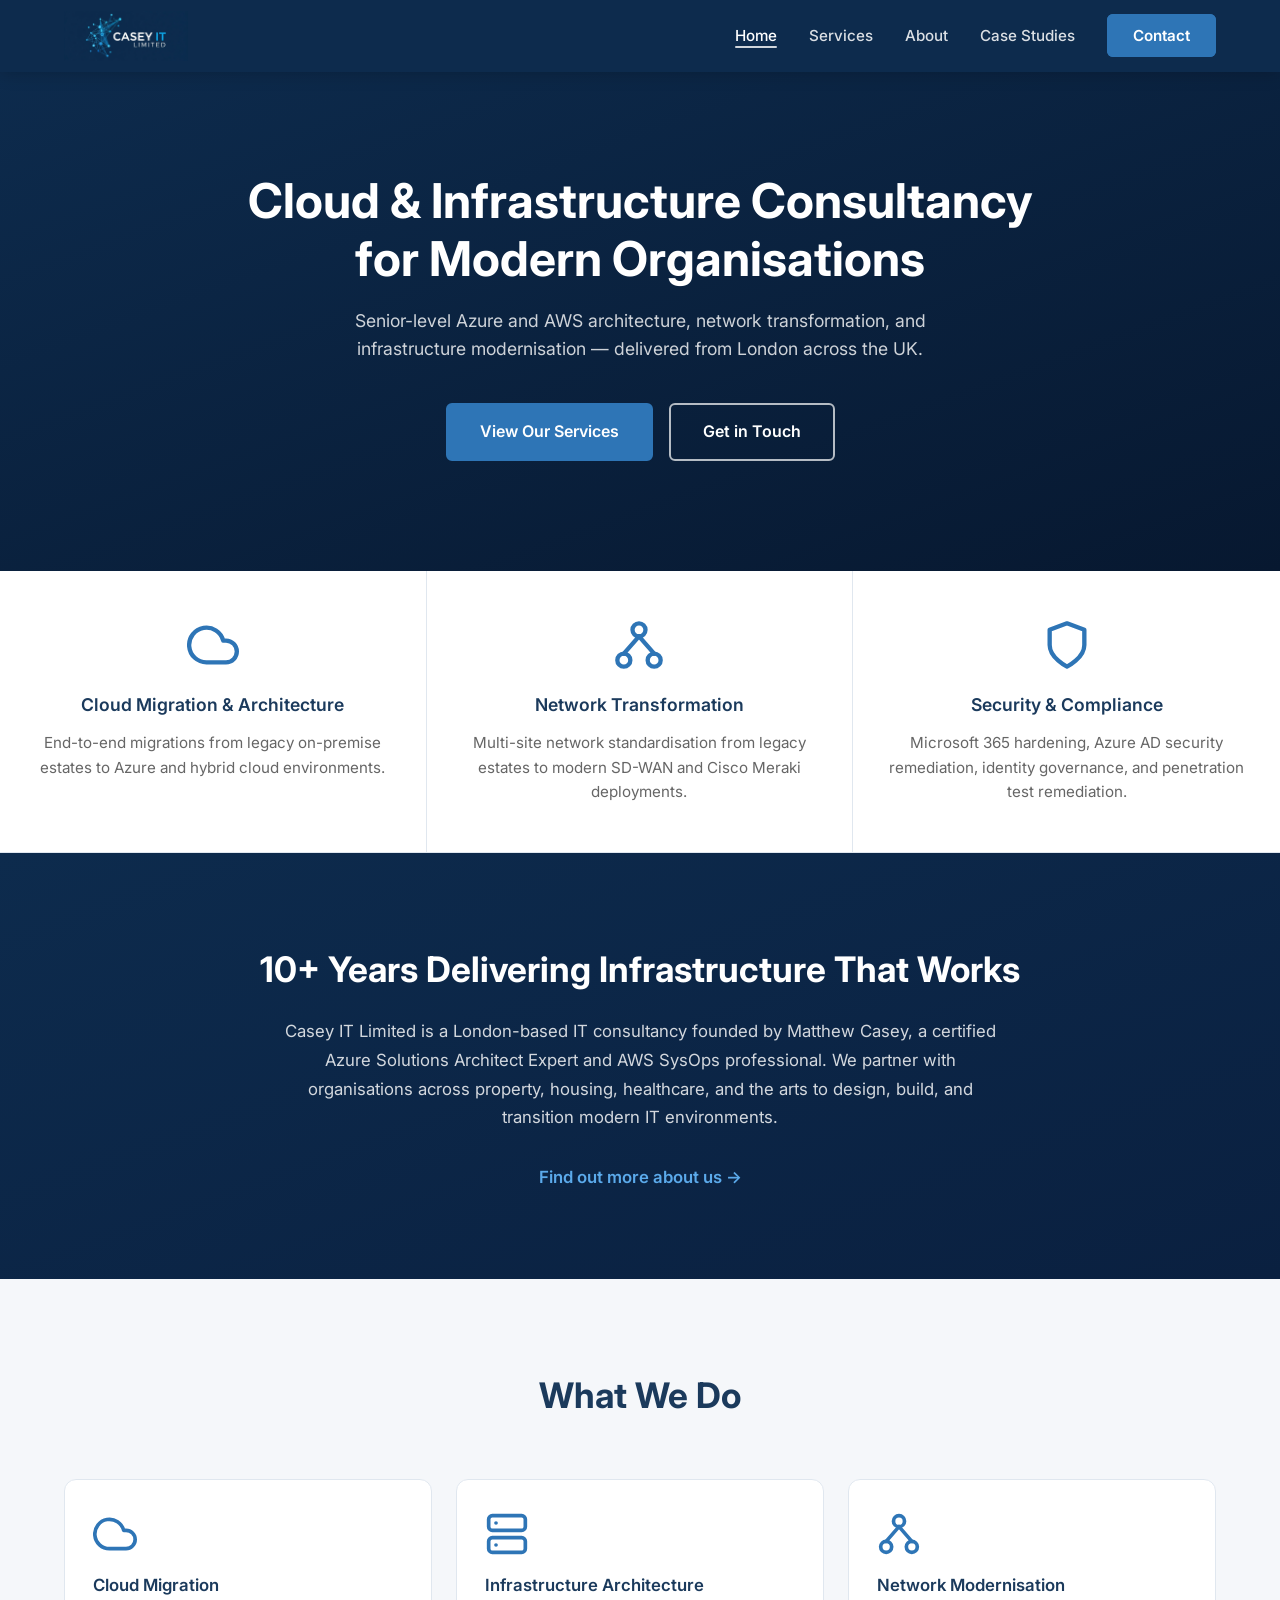
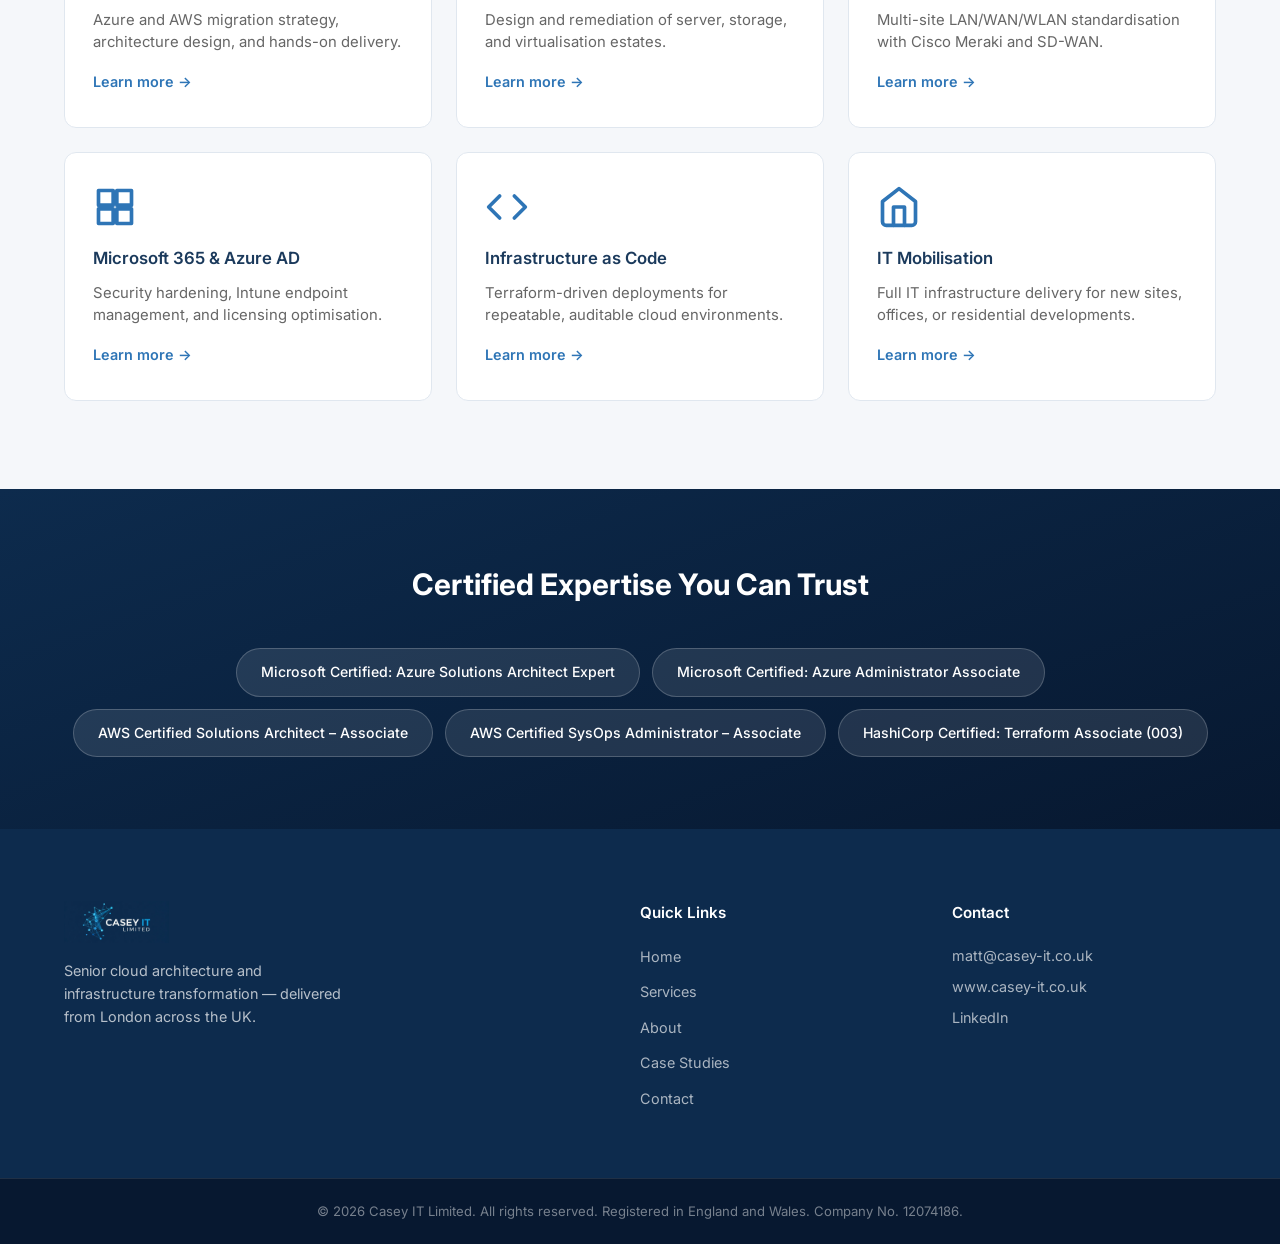
==== index.html @ e03c47da "Update LinkedIn URL to correct profile across all pages Co-Authored-By: Claude Sonnet 4.6 <noreply@a" ====
<!DOCTYPE html>
<html lang="en">
<head>
  <meta charset="UTF-8" />
  <meta name="viewport" content="width=device-width, initial-scale=1.0" />
  <title>Casey IT Limited — Cloud & Infrastructure Consultancy</title>
  <meta name="description" content="Casey IT Limited – London-based IT consultancy specialising in Azure cloud migration, network modernisation, and infrastructure architecture." />
  <!-- Open Graph -->
  <meta property="og:title" content="Casey IT Limited — Cloud & Infrastructure Consultancy" />
  <meta property="og:description" content="Senior-level Azure and AWS architecture, network transformation, and infrastructure modernisation — delivered from London across the UK." />
  <meta property="og:image" content="assets/logo.png" />
  <meta property="og:url" content="https://casey-it.co.uk" />
  <meta property="og:type" content="website" />
  <!-- Favicon -->
  <link rel="icon" type="image/png" href="assets/logo.png" />
  <!-- Fonts -->
  <link rel="preconnect" href="https://fonts.googleapis.com" />
  <link rel="preconnect" href="https://fonts.gstatic.com" crossorigin />
  <link href="https://fonts.googleapis.com/css2?family=Inter:wght@400;500;600;700&display=swap" rel="stylesheet" />
  <link rel="stylesheet" href="styles.css" />
</head>
<body>

  <!-- ======== NAVBAR ======== -->
  <nav class="navbar">
    <div class="nav-container">
      <a href="index.html" class="nav-brand">
        <img src="assets/logo.png" alt="Casey IT Limited" />
      </a>
      <button class="nav-toggle" id="navToggle" aria-label="Toggle navigation">
        <span></span><span></span><span></span>
      </button>
      <ul class="nav-links" id="navLinks">
        <li><a href="index.html" class="active">Home</a></li>
        <li><a href="services.html">Services</a></li>
        <li><a href="about.html">About</a></li>
        <li><a href="case-studies.html">Case Studies</a></li>
        <li><a href="contact.html" class="btn-nav">Contact</a></li>
      </ul>
    </div>
  </nav>

  <!-- ======== HERO ======== -->
  <section class="hero">
    <h1>Cloud &amp; Infrastructure Consultancy for Modern Organisations</h1>
    <p>Senior-level Azure and AWS architecture, network transformation, and infrastructure modernisation — delivered from London across the UK.</p>
    <div class="hero-btns">
      <a href="services.html" class="btn btn-primary">View Our Services</a>
      <a href="contact.html" class="btn btn-secondary">Get in Touch</a>
    </div>
  </section>

  <!-- ======== VALUE PROPOSITION STRIP ======== -->
  <section class="section" style="padding-top:0; padding-bottom:0; border-bottom: 1px solid #E0E7EF;">
    <div class="value-strip">

      <div class="value-card">
        <div class="value-icon">
          <svg viewBox="0 0 24 24" fill="none" stroke="currentColor" stroke-width="2" stroke-linecap="round" stroke-linejoin="round">
            <path d="M18 10h-1.26A8 8 0 1 0 9 20h9a5 5 0 0 0 0-10z"/>
          </svg>
        </div>
        <h3>Cloud Migration &amp; Architecture</h3>
        <p>End-to-end migrations from legacy on-premise estates to Azure and hybrid cloud environments.</p>
      </div>

      <div class="value-card">
        <div class="value-icon">
          <svg viewBox="0 0 24 24" fill="none" stroke="currentColor" stroke-width="2" stroke-linecap="round" stroke-linejoin="round">
            <circle cx="12" cy="5" r="3"/><circle cx="5" cy="19" r="3"/><circle cx="19" cy="19" r="3"/>
            <line x1="12" y1="8" x2="5" y2="16"/><line x1="12" y1="8" x2="19" y2="16"/>
          </svg>
        </div>
        <h3>Network Transformation</h3>
        <p>Multi-site network standardisation from legacy estates to modern SD-WAN and Cisco Meraki deployments.</p>
      </div>

      <div class="value-card">
        <div class="value-icon">
          <svg viewBox="0 0 24 24" fill="none" stroke="currentColor" stroke-width="2" stroke-linecap="round" stroke-linejoin="round">
            <path d="M12 22s8-4 8-10V5l-8-3-8 3v7c0 6 8 10 8 10z"/>
          </svg>
        </div>
        <h3>Security &amp; Compliance</h3>
        <p>Microsoft 365 hardening, Azure AD security remediation, identity governance, and penetration test remediation.</p>
      </div>

    </div>
  </section>

  <!-- ======== ABOUT TEASER ======== -->
  <section class="about-teaser">
    <h2>10+ Years Delivering Infrastructure That Works</h2>
    <p>Casey IT Limited is a London-based IT consultancy founded by Matthew Casey, a certified Azure Solutions Architect Expert and AWS SysOps professional. We partner with organisations across property, housing, healthcare, and the arts to design, build, and transition modern IT environments.</p>
    <a href="about.html" class="link-arrow">Find out more about us →</a>
  </section>

  <!-- ======== SERVICES OVERVIEW ======== -->
  <section class="section section-alt">
    <div class="container">
      <div class="section-header">
        <h2>What We Do</h2>
      </div>
      <div class="services-grid">

        <div class="service-card">
          <div class="card-icon">
            <svg viewBox="0 0 24 24" fill="none" stroke="currentColor" stroke-width="2" stroke-linecap="round" stroke-linejoin="round">
              <path d="M18 10h-1.26A8 8 0 1 0 9 20h9a5 5 0 0 0 0-10z"/>
            </svg>
          </div>
          <h3>Cloud Migration</h3>
          <p>Azure and AWS migration strategy, architecture design, and hands-on delivery.</p>
          <a href="services.html#cloud-migration">Learn more →</a>
        </div>

        <div class="service-card">
          <div class="card-icon">
            <svg viewBox="0 0 24 24" fill="none" stroke="currentColor" stroke-width="2" stroke-linecap="round" stroke-linejoin="round">
              <rect x="2" y="2" width="20" height="8" rx="2"/><rect x="2" y="14" width="20" height="8" rx="2"/>
              <line x1="6" y1="6" x2="6.01" y2="6"/><line x1="6" y1="18" x2="6.01" y2="18"/>
            </svg>
          </div>
          <h3>Infrastructure Architecture</h3>
          <p>Design and remediation of server, storage, and virtualisation estates.</p>
          <a href="services.html#infrastructure">Learn more →</a>
        </div>

        <div class="service-card">
          <div class="card-icon">
            <svg viewBox="0 0 24 24" fill="none" stroke="currentColor" stroke-width="2" stroke-linecap="round" stroke-linejoin="round">
              <circle cx="12" cy="5" r="3"/><circle cx="5" cy="19" r="3"/><circle cx="19" cy="19" r="3"/>
              <line x1="12" y1="8" x2="5" y2="16"/><line x1="12" y1="8" x2="19" y2="16"/>
            </svg>
          </div>
          <h3>Network Modernisation</h3>
          <p>Multi-site LAN/WAN/WLAN standardisation with Cisco Meraki and SD-WAN.</p>
          <a href="services.html#network">Learn more →</a>
        </div>

        <div class="service-card">
          <div class="card-icon">
            <svg viewBox="0 0 24 24" fill="none" stroke="currentColor" stroke-width="2" stroke-linecap="round" stroke-linejoin="round">
              <rect x="3" y="3" width="8" height="8"/><rect x="13" y="3" width="8" height="8"/>
              <rect x="3" y="13" width="8" height="8"/><rect x="13" y="13" width="8" height="8"/>
            </svg>
          </div>
          <h3>Microsoft 365 &amp; Azure AD</h3>
          <p>Security hardening, Intune endpoint management, and licensing optimisation.</p>
          <a href="services.html#m365">Learn more →</a>
        </div>

        <div class="service-card">
          <div class="card-icon">
            <svg viewBox="0 0 24 24" fill="none" stroke="currentColor" stroke-width="2" stroke-linecap="round" stroke-linejoin="round">
              <polyline points="16 18 22 12 16 6"/><polyline points="8 6 2 12 8 18"/>
            </svg>
          </div>
          <h3>Infrastructure as Code</h3>
          <p>Terraform-driven deployments for repeatable, auditable cloud environments.</p>
          <a href="services.html#iac">Learn more →</a>
        </div>

        <div class="service-card">
          <div class="card-icon">
            <svg viewBox="0 0 24 24" fill="none" stroke="currentColor" stroke-width="2" stroke-linecap="round" stroke-linejoin="round">
              <path d="M3 9l9-7 9 7v11a2 2 0 0 1-2 2H5a2 2 0 0 1-2-2z"/>
              <polyline points="9 22 9 12 15 12 15 22"/>
            </svg>
          </div>
          <h3>IT Mobilisation</h3>
          <p>Full IT infrastructure delivery for new sites, offices, or residential developments.</p>
          <a href="services.html#mobilisation">Learn more →</a>
        </div>

      </div>
    </div>
  </section>

  <!-- ======== CERTIFICATIONS BANNER ======== -->
  <section class="certs-section">
    <div class="container">
      <h2>Certified Expertise You Can Trust</h2>
      <ul class="certs-list">
        <li>Microsoft Certified: Azure Solutions Architect Expert</li>
        <li>Microsoft Certified: Azure Administrator Associate</li>
        <li>AWS Certified Solutions Architect – Associate</li>
        <li>AWS Certified SysOps Administrator – Associate</li>
        <li>HashiCorp Certified: Terraform Associate (003)</li>
      </ul>
    </div>
  </section>

  <!-- ======== FOOTER ======== -->
  <footer>
    <div class="footer-grid">
      <div class="footer-brand">
        <img src="assets/logo.png" alt="Casey IT Limited" />
        <p>Senior cloud architecture and infrastructure transformation — delivered from London across the UK.</p>
      </div>
      <div class="footer-links">
        <h4>Quick Links</h4>
        <ul>
          <li><a href="index.html">Home</a></li>
          <li><a href="services.html">Services</a></li>
          <li><a href="about.html">About</a></li>
          <li><a href="case-studies.html">Case Studies</a></li>
          <li><a href="contact.html">Contact</a></li>
        </ul>
      </div>
      <div class="footer-contact">
        <h4>Contact</h4>
        <p><a href="mailto:matt@casey-it.co.uk">matt@casey-it.co.uk</a></p>
        <p><a href="https://casey-it.co.uk" target="_blank" rel="noopener">www.casey-it.co.uk</a></p>
        <p><a href="https://www.linkedin.com/in/matthew-casey00/" target="_blank" rel="noopener">LinkedIn</a></p>
      </div>
    </div>
    <div class="footer-bottom">
      <p>© 2026 Casey IT Limited. All rights reserved. Registered in England and Wales. Company No. 12074186.</p>
    </div>
  </footer>

  <script src="animations.js"></script>
  <script>
    const toggle = document.getElementById('navToggle');
    const links = document.getElementById('navLinks');
    toggle.addEventListener('click', () => links.classList.toggle('open'));
  </script>
</body>
</html>
---- styles.css ----
/* ============================================================
   Casey IT Limited — Global Stylesheet
   Primary: #1B3A5C (dark navy) | Accent: #2E75B6 (mid blue)
   Font: Inter (Google Fonts)
   ============================================================ */

/* ---- Reset & Base ---- */
*, *::before, *::after { box-sizing: border-box; margin: 0; padding: 0; }
html { scroll-behavior: smooth; background: #071830; }
body { font-family: 'Inter', sans-serif; color: #333; line-height: 1.6; background: #fff; }
img { max-width: 100%; height: auto; display: block; }
a { color: #2E75B6; text-decoration: none; }
a:hover { text-decoration: underline; }

/* ---- Container ---- */
.container { max-width: 1200px; margin: 0 auto; padding: 0 24px; }

/* ---- Buttons ---- */
.btn {
  display: inline-block; padding: 14px 32px; border-radius: 6px;
  font-size: 1rem; font-weight: 600; cursor: pointer;
  transition: all 0.2s ease; border: 2px solid transparent;
}
.btn-primary { background: #2E75B6; color: #fff; border-color: #2E75B6; }
.btn-primary:hover { background: #1a5c96; border-color: #1a5c96; text-decoration: none; color: #fff; }
.btn-secondary { background: transparent; color: #fff; border-color: rgba(255,255,255,0.7); }
.btn-secondary:hover { background: rgba(255,255,255,0.12); text-decoration: none; color: #fff; border-color: #fff; }

/* ---- Navbar ---- */
.navbar {
  position: sticky; top: 0; z-index: 1000;
  background: #0D2B4D;
  box-shadow: 0 2px 16px rgba(0,0,0,0.18);
}
.nav-container {
  display: flex; align-items: center; justify-content: space-between;
  max-width: 1200px; margin: 0 auto; padding: 0 24px; height: 72px;
}
.nav-brand img { height: 50px; width: auto; }
.nav-links {
  display: flex; align-items: center; gap: 32px; list-style: none;
}
.nav-links a {
  color: rgba(255,255,255,0.85); font-weight: 500; font-size: 0.95rem; transition: color 0.2s;
}
.nav-links a:hover { color: #fff; text-decoration: none; }
.nav-links a.active { color: #fff; }
.nav-links .btn-nav {
  background: #2E75B6; color: #fff; padding: 10px 24px;
  border-radius: 6px; font-weight: 600; border: 2px solid #2E75B6;
}
.nav-links .btn-nav:hover { background: #1a5c96; border-color: #1a5c96; color: #fff; }
.nav-toggle {
  display: none; flex-direction: column; gap: 5px;
  background: none; border: none; cursor: pointer; padding: 4px;
}
.nav-toggle span { width: 24px; height: 2px; background: #fff; border-radius: 2px; transition: all 0.3s; }

/* ---- Hero ---- */
.hero {
  background: linear-gradient(160deg, #0D2B4D 0%, #071830 100%);
  padding: 100px 24px 110px; text-align: center; color: #fff;
}
.hero-logo { max-width: 340px; margin: 0 auto 44px; }
.hero h1 {
  font-size: clamp(1.9rem, 4vw, 3rem); font-weight: 700;
  line-height: 1.2; max-width: 820px; margin: 0 auto 20px;
}
.hero p {
  font-size: 1.1rem; color: rgba(255,255,255,0.8);
  max-width: 640px; margin: 0 auto 40px;
}
.hero-btns { display: flex; gap: 16px; justify-content: center; flex-wrap: wrap; }

/* ---- Sections ---- */
.section { padding: 88px 0; }
.section-alt { background: #F5F7FA; }
.section-dark { background: #0D2B4D; }
.section-header { text-align: center; margin-bottom: 56px; }
.section-header h2 { font-size: clamp(1.6rem, 3vw, 2.2rem); color: #1B3A5C; margin-bottom: 12px; }
.section-header p { color: #666; max-width: 600px; margin: 0 auto; font-size: 1rem; }
.section-dark .section-header h2 { color: #fff; }
.section-dark .section-header p { color: rgba(255,255,255,0.75); }

/* ---- Value Strip ---- */
.value-strip { display: grid; grid-template-columns: repeat(3, 1fr); gap: 0; }
.value-card {
  text-align: center; padding: 48px 32px;
  border-right: 1px solid #E0E7EF;
}
.value-card:last-child { border-right: none; }
.value-icon { width: 52px; height: 52px; margin: 0 auto 20px; color: #2E75B6; }
.value-card h3 { font-size: 1.1rem; color: #1B3A5C; margin-bottom: 12px; font-weight: 600; }
.value-card p { color: #666; font-size: 0.95rem; }

/* ---- About Teaser ---- */
.about-teaser {
  background: linear-gradient(160deg, #0D2B4D 0%, #0A2040 100%);
  color: #fff; text-align: center; padding: 88px 24px;
}
.about-teaser h2 { font-size: clamp(1.6rem, 3vw, 2.2rem); margin-bottom: 20px; font-weight: 700; }
.about-teaser p {
  max-width: 720px; margin: 0 auto 32px;
  color: rgba(255,255,255,0.82); font-size: 1.05rem; line-height: 1.7;
}
.link-arrow { color: #5BAAEB; font-weight: 600; font-size: 1.05rem; }
.link-arrow:hover { color: #fff; text-decoration: none; }

/* ---- Services Grid ---- */
.services-grid { display: grid; grid-template-columns: repeat(3, 1fr); gap: 24px; }
.service-card {
  background: #fff; border: 1px solid #E0E7EF; border-radius: 12px;
  padding: 32px 28px; transition: box-shadow 0.2s, transform 0.2s;
}
.service-card:hover { box-shadow: 0 8px 32px rgba(27,58,92,0.12); transform: translateY(-3px); }
.card-icon { width: 44px; height: 44px; color: #2E75B6; margin-bottom: 16px; }
.service-card h3 { font-size: 1.05rem; color: #1B3A5C; margin-bottom: 10px; font-weight: 600; }
.service-card p { color: #666; font-size: 0.93rem; margin-bottom: 16px; line-height: 1.5; }
.service-card a { color: #2E75B6; font-weight: 600; font-size: 0.9rem; }
.service-card a:hover { text-decoration: underline; }

/* ---- Certifications Banner ---- */
.certs-section { background: linear-gradient(160deg, #0D2B4D 0%, #071830 100%); padding: 72px 0; text-align: center; }
.certs-section h2 { color: #fff; font-size: clamp(1.4rem, 2.5vw, 1.85rem); margin-bottom: 40px; font-weight: 700; }
.certs-list { display: flex; flex-wrap: wrap; justify-content: center; gap: 12px; list-style: none; }
.certs-list li {
  background: rgba(255,255,255,0.1); border: 1px solid rgba(255,255,255,0.2);
  color: #fff; padding: 12px 24px; border-radius: 32px; font-size: 0.88rem; font-weight: 500;
}

/* ---- Footer ---- */
footer { background: #0D2B4D; color: rgba(255,255,255,0.7); padding: 72px 0 0; }
.footer-grid {
  display: grid; grid-template-columns: 2fr 1fr 1fr; gap: 48px;
  max-width: 1200px; margin: 0 auto; padding: 0 24px 56px;
}
.footer-brand img { height: 42px; margin-bottom: 16px; }
.footer-brand p { font-size: 0.9rem; line-height: 1.6; max-width: 280px; }
footer h4 { color: #fff; margin-bottom: 18px; font-size: 0.95rem; font-weight: 600; }
.footer-links ul { list-style: none; }
.footer-links ul li { margin-bottom: 10px; }
.footer-links a, .footer-contact a { color: rgba(255,255,255,0.65); font-size: 0.9rem; transition: color 0.2s; }
.footer-links a:hover, .footer-contact a:hover { color: #fff; text-decoration: none; }
.footer-contact p { font-size: 0.9rem; margin-bottom: 8px; }
.footer-bottom {
  background: #071830;
  border-top: 1px solid rgba(255,255,255,0.1);
  text-align: center; padding: 22px 24px;
  font-size: 0.82rem; color: rgba(255,255,255,0.45);
}

/* ---- Page Hero (inner pages) ---- */
.page-hero {
  background: linear-gradient(160deg, #0D2B4D 0%, #071830 100%);
  color: #fff; padding: 80px 24px; text-align: center;
}
.page-hero h1 { font-size: clamp(2rem, 4vw, 3rem); margin-bottom: 16px; font-weight: 700; }
.page-hero p {
  color: rgba(255,255,255,0.8); max-width: 700px;
  margin: 0 auto; font-size: 1.05rem; line-height: 1.7;
}

/* ---- Services Page ---- */
.services-list { padding: 72px 0; }
.service-block { padding: 48px 0; border-bottom: 1px solid #E8EDF3; }
.service-block:last-child { border-bottom: none; }
.service-block-inner { display: grid; grid-template-columns: 280px 1fr; gap: 56px; align-items: start; }
.service-block-label { padding-top: 4px; }
.service-block-label .block-icon { width: 52px; height: 52px; color: #2E75B6; margin-bottom: 16px; }
.service-block-label h2 { color: #1B3A5C; font-size: 1.3rem; font-weight: 700; margin-bottom: 10px; }
.service-block-label > p { color: #666; font-size: 0.95rem; line-height: 1.6; }
.service-block-content ul { list-style: none; display: grid; grid-template-columns: 1fr 1fr; gap: 10px 32px; }
.service-block-content ul li {
  color: #555; font-size: 0.95rem; padding-left: 22px;
  position: relative; line-height: 1.5;
}
.service-block-content ul li::before { content: '→'; position: absolute; left: 0; color: #2E75B6; font-weight: 600; }

/* Engagement Models */
.engagement-section { background: #F5F7FA; padding: 72px 0; }
.engagement-grid { display: grid; grid-template-columns: repeat(3, 1fr); gap: 24px; }
.engagement-card {
  background: #fff; border-radius: 12px; padding: 36px 32px;
  border-top: 4px solid #2E75B6; box-shadow: 0 2px 12px rgba(27,58,92,0.06);
}
.engagement-card h3 { color: #1B3A5C; margin-bottom: 12px; font-size: 1.1rem; font-weight: 700; }
.engagement-card p { color: #666; font-size: 0.95rem; line-height: 1.6; }

/* ---- About Page ---- */
.about-intro { padding: 80px 0; }
.about-intro-grid { display: grid; grid-template-columns: 1fr 1fr; gap: 64px; align-items: center; }
.about-intro-text h2 { color: #1B3A5C; font-size: 2rem; margin-bottom: 20px; font-weight: 700; }
.about-intro-text p { color: #555; margin-bottom: 16px; line-height: 1.7; font-size: 0.98rem; }

.meet-section { background: #F5F7FA; padding: 80px 0; }
.meet-grid { display: grid; grid-template-columns: 340px 1fr; gap: 64px; align-items: start; }
.meet-photo img { border-radius: 12px; width: 100%; box-shadow: 0 8px 32px rgba(27,58,92,0.14); }
.meet-content h2 { color: #1B3A5C; font-size: 1.8rem; font-weight: 700; margin-bottom: 4px; }
.meet-content .role { color: #2E75B6; font-weight: 600; font-size: 1rem; margin-bottom: 6px; }
.meet-content .location { color: #888; font-size: 0.9rem; margin-bottom: 24px; }
.meet-content p { color: #555; margin-bottom: 14px; line-height: 1.7; font-size: 0.97rem; }

.certs-section-about { padding: 80px 0; }
.certs-grid { display: grid; grid-template-columns: repeat(2, 1fr); gap: 16px; margin-bottom: 24px; }
.cert-item {
  background: #F5F7FA; border-radius: 8px; padding: 20px 24px;
  border-left: 4px solid #2E75B6;
}
.cert-item h4 { color: #1B3A5C; font-size: 0.95rem; margin-bottom: 4px; font-weight: 600; }
.cert-item p { color: #888; font-size: 0.85rem; }

.expertise-section { background: #0D2B4D; padding: 72px 0; }
.expertise-section h2 { color: #fff; font-size: clamp(1.4rem, 2.5vw, 1.85rem); margin-bottom: 36px; font-weight: 700; }
.expertise-tags { display: flex; flex-wrap: wrap; gap: 10px; list-style: none; }
.expertise-tags li {
  background: rgba(255,255,255,0.1); border: 1px solid rgba(255,255,255,0.2);
  color: #fff; padding: 9px 18px; border-radius: 24px; font-size: 0.88rem; font-weight: 500;
}

/* ---- Case Studies ---- */
.case-studies-list { padding: 80px 0; }
.case-study {
  background: #fff; border: 1px solid #E0E7EF; border-radius: 12px;
  padding: 44px 44px; margin-bottom: 32px; position: relative; overflow: hidden;
}
.case-study::before {
  content: ''; position: absolute; top: 0; left: 0;
  width: 4px; height: 100%; background: #2E75B6;
}
.case-study h2 { color: #1B3A5C; font-size: 1.35rem; font-weight: 700; margin-bottom: 14px; }
.case-meta { display: flex; flex-wrap: wrap; gap: 10px; margin-bottom: 28px; }
.case-meta span {
  background: #E8F0F8; color: #1B3A5C;
  padding: 5px 14px; border-radius: 20px; font-size: 0.85rem; font-weight: 500;
}
.case-study h3 {
  color: #2E75B6; font-size: 0.82rem; font-weight: 700;
  text-transform: uppercase; letter-spacing: 0.08em; margin-bottom: 8px; margin-top: 22px;
}
.case-study p { color: #555; margin-bottom: 10px; line-height: 1.65; font-size: 0.97rem; }
.case-study ul { list-style: none; margin-bottom: 10px; }
.case-study ul li {
  color: #555; font-size: 0.95rem; padding-left: 22px;
  position: relative; margin-bottom: 7px; line-height: 1.5;
}
.case-study ul li::before { content: '→'; position: absolute; left: 0; color: #2E75B6; font-weight: 600; }
.outcome-box {
  background: #F0F7FF; border-radius: 8px; padding: 18px 22px; margin-top: 20px;
  border-left: 3px solid #2E75B6;
}
.outcome-box strong { color: #2E75B6; font-size: 0.8rem; text-transform: uppercase; letter-spacing: 0.06em; display: block; margin-bottom: 6px; }
.outcome-box p { color: #1B3A5C; font-weight: 500; margin: 0; font-size: 0.97rem; }

/* ---- Contact Page ---- */
.contact-body { padding: 80px 0; }
.contact-grid { display: grid; grid-template-columns: 1fr 1.6fr; gap: 72px; align-items: start; }
.contact-info h2 { color: #1B3A5C; font-size: 1.5rem; font-weight: 700; margin-bottom: 8px; }
.contact-info > p { color: #666; margin-bottom: 36px; line-height: 1.6; }
.contact-detail { display: flex; align-items: flex-start; gap: 16px; margin-bottom: 24px; }
.contact-icon {
  width: 42px; height: 42px; background: #E8F0F8; border-radius: 8px;
  display: flex; align-items: center; justify-content: center;
  flex-shrink: 0; color: #2E75B6;
}
.contact-icon svg { width: 20px; height: 20px; }
.contact-detail h4 { color: #1B3A5C; font-size: 0.85rem; font-weight: 600; margin-bottom: 3px; text-transform: uppercase; letter-spacing: 0.05em; }
.contact-detail p, .contact-detail a { color: #555; font-size: 0.97rem; }
.contact-detail a:hover { text-decoration: underline; }

.contact-form-wrap h2 { color: #1B3A5C; font-size: 1.5rem; font-weight: 700; margin-bottom: 32px; }
.form-group { margin-bottom: 20px; }
.form-group label { display: block; color: #333; font-weight: 500; font-size: 0.9rem; margin-bottom: 6px; }
.form-group input,
.form-group textarea,
.form-group select {
  width: 100%; padding: 12px 16px; border: 1.5px solid #D0D9E4;
  border-radius: 6px; font-size: 0.95rem; font-family: 'Inter', sans-serif;
  color: #333; transition: border-color 0.2s, box-shadow 0.2s; background: #fff;
}
.form-group input:focus,
.form-group textarea:focus,
.form-group select:focus {
  outline: none; border-color: #2E75B6;
  box-shadow: 0 0 0 3px rgba(46,117,182,0.12);
}
.form-group textarea { height: 140px; resize: vertical; }
.form-row { display: grid; grid-template-columns: 1fr 1fr; gap: 20px; }
.form-privacy { font-size: 0.82rem; color: #999; margin-top: 14px; line-height: 1.5; }
.success-msg {
  display: none; background: #E8F5EE; border: 1px solid #66BB6A;
  color: #2E7D32; padding: 16px 20px; border-radius: 8px; margin-top: 16px; font-size: 0.95rem;
}

/* ============================================================
   Animations & Interactions
   ============================================================ */

/* ---- Hero entrance ---- */
@keyframes fadeSlideDown {
  from { opacity: 0; transform: translateY(-18px); }
  to   { opacity: 1; transform: translateY(0); }
}
.hero h1     { animation: fadeSlideDown 0.65s ease both; }
.hero p      { animation: fadeSlideDown 0.65s 0.15s ease both; }
.hero-btns   { animation: fadeSlideDown 0.65s 0.28s ease both; }
.page-hero h1 { animation: fadeSlideDown 0.6s ease both; }
.page-hero p  { animation: fadeSlideDown 0.6s 0.14s ease both; }

/* ---- Scroll Reveal ---- */
.reveal {
  opacity: 0;
  transform: translateY(28px);
  transition: opacity 0.55s ease, transform 0.55s ease;
}
.reveal.revealed {
  opacity: 1;
  transform: translateY(0);
}

/* ---- Button hover lift ---- */
.btn-primary:hover  { transform: translateY(-2px); }
.btn-secondary:hover { transform: translateY(-2px); }

/* ---- Nav link underline slide ---- */
.nav-links a:not(.btn-nav) { position: relative; }
.nav-links a:not(.btn-nav)::after {
  content: ''; position: absolute; bottom: -3px; left: 0;
  width: 0; height: 2px; background: rgba(255,255,255,0.8);
  border-radius: 1px; transition: width 0.25s ease;
}
.nav-links a:not(.btn-nav):hover::after,
.nav-links a:not(.btn-nav).active::after { width: 100%; }
.nav-links .btn-nav { transition: background 0.2s, border-color 0.2s, transform 0.2s; }
.nav-links .btn-nav:hover { transform: translateY(-1px); }

/* ---- Value Card hover ---- */
.value-card { transition: background 0.25s, box-shadow 0.25s, transform 0.25s; cursor: default; }
.value-card:hover {
  background: #EBF3FB;
  box-shadow: 0 6px 24px rgba(46,117,182,0.1);
  transform: translateY(-5px);
}
.value-icon { transition: color 0.25s, transform 0.25s; }
.value-card:hover .value-icon { color: #1B3A5C; transform: scale(1.12); }

/* ---- Service Card hover (enhanced) ---- */
.service-card { transition: box-shadow 0.25s, transform 0.25s, border-color 0.25s; }
.service-card:hover { box-shadow: 0 12px 36px rgba(27,58,92,0.16); transform: translateY(-5px); border-color: #2E75B6; }
.card-icon { transition: color 0.25s, transform 0.25s; }
.service-card:hover .card-icon { color: #1B3A5C; transform: scale(1.1) rotate(-5deg); }

/* ---- Cert pill hover ---- */
.certs-list li { transition: background 0.25s, border-color 0.25s, transform 0.25s, box-shadow 0.25s; cursor: default; }
.certs-list li:hover {
  background: rgba(255,255,255,0.22);
  border-color: rgba(255,255,255,0.55);
  transform: translateY(-3px);
  box-shadow: 0 4px 16px rgba(0,0,0,0.15);
}

/* ---- Expertise tags hover ---- */
.expertise-tags li { transition: background 0.25s, border-color 0.25s, transform 0.25s; cursor: default; }
.expertise-tags li:hover {
  background: rgba(255,255,255,0.22);
  border-color: rgba(255,255,255,0.55);
  transform: translateY(-2px);
}

/* ---- Cert item hover (about page) ---- */
.cert-item { transition: box-shadow 0.25s, transform 0.25s; cursor: default; }
.cert-item:hover { box-shadow: 0 6px 20px rgba(46,117,182,0.14); transform: translateY(-4px); }

/* ---- Case study hover ---- */
.case-study { transition: box-shadow 0.25s, transform 0.25s; }
.case-study:hover { box-shadow: 0 10px 40px rgba(27,58,92,0.14); transform: translateY(-4px); }

/* ---- Service block hover ---- */
.service-block { transition: background 0.25s; border-radius: 8px; }
.service-block:hover { background: #F4F8FD; }
.block-icon { transition: color 0.25s, transform 0.25s; }
.service-block:hover .block-icon { color: #1a5c96; transform: scale(1.08) rotate(-4deg); }

/* ---- Flip Cards — Engagement Models ---- */
.engagement-card {
  background: transparent !important;
  border: none !important;
  padding: 0 !important;
  box-shadow: none !important;
  border-radius: 0 !important;
  border-top: none !important;
  perspective: 1000px;
  min-height: 290px;
  position: relative;
  cursor: pointer;
}
.flip-card-inner {
  position: relative;
  width: 100%; height: 100%; min-height: 290px;
  transform-style: preserve-3d;
  transition: transform 0.65s cubic-bezier(0.4, 0, 0.2, 1);
}
@media (hover: hover) {
  .engagement-card:hover .flip-card-inner { transform: rotateY(180deg); }
}
.engagement-card.is-flipped .flip-card-inner { transform: rotateY(180deg); }

.flip-card-front,
.flip-card-back {
  position: absolute; inset: 0;
  backface-visibility: hidden;
  -webkit-backface-visibility: hidden;
  border-radius: 12px;
  padding: 36px 32px;
  display: flex; flex-direction: column;
}
.flip-card-front {
  background: #fff;
  border-top: 4px solid #2E75B6;
  box-shadow: 0 2px 12px rgba(27,58,92,0.06);
  transition: box-shadow 0.25s;
}
.engagement-card:hover .flip-card-front { box-shadow: 0 10px 36px rgba(27,58,92,0.14); }
.flip-card-back {
  background: linear-gradient(145deg, #0D2B4D 0%, #2E75B6 100%);
  transform: rotateY(180deg);
  color: #fff;
  justify-content: center;
}
.flip-icon { width: 40px; height: 40px; color: #2E75B6; margin-bottom: 18px; flex-shrink: 0; }
.flip-card-front h3 { color: #1B3A5C; font-size: 1.1rem; font-weight: 700; margin-bottom: 0; flex: 1; }
.flip-hint {
  margin-top: 20px; color: #aaa; font-size: 0.8rem;
  letter-spacing: 0.03em; display: flex; align-items: center; gap: 5px;
}
.flip-card-back h3 { color: #fff; margin-bottom: 14px; font-size: 1.05rem; font-weight: 700; }
.flip-card-back p { color: rgba(255,255,255,0.88); font-size: 0.93rem; line-height: 1.65; margin-bottom: 22px; }
.flip-card-back .btn-flip {
  display: inline-block; background: rgba(255,255,255,0.15);
  color: #fff; padding: 10px 20px; border-radius: 6px;
  font-size: 0.88rem; font-weight: 600;
  border: 1px solid rgba(255,255,255,0.35);
  transition: background 0.2s, border-color 0.2s;
  text-decoration: none; align-self: flex-start;
}
.flip-card-back .btn-flip:hover {
  background: rgba(255,255,255,0.28);
  border-color: rgba(255,255,255,0.6);
  text-decoration: none;
}

/* ---- Responsive ---- */
@media (max-width: 960px) {
  .value-strip { grid-template-columns: 1fr; }
  .value-card { border-right: none; border-bottom: 1px solid #E0E7EF; }
  .value-card:last-child { border-bottom: none; }
  .services-grid { grid-template-columns: repeat(2, 1fr); }
  .service-block-inner { grid-template-columns: 1fr; gap: 24px; }
  .service-block-content ul { grid-template-columns: 1fr; }
  .about-intro-grid { grid-template-columns: 1fr; }
  .meet-grid { grid-template-columns: 1fr; }
  .meet-photo { max-width: 320px; }
  .certs-grid { grid-template-columns: 1fr; }
  .engagement-grid { grid-template-columns: 1fr; }
  .contact-grid { grid-template-columns: 1fr; gap: 48px; }
  .footer-grid { grid-template-columns: 1fr 1fr; }
  .footer-brand { grid-column: 1 / -1; }
  .case-study { padding: 32px 28px; }
}

@media (max-width: 640px) {
  .nav-links {
    display: none; flex-direction: column; align-items: flex-start;
    position: absolute; top: 72px; left: 0; right: 0;
    background: #0D2B4D; box-shadow: 0 8px 24px rgba(0,0,0,0.2);
    padding: 24px; gap: 16px;
  }
  .nav-links.open { display: flex; }
  .nav-toggle { display: flex; }
  .services-grid { grid-template-columns: 1fr; }
  .footer-grid { grid-template-columns: 1fr; }
  .form-row { grid-template-columns: 1fr; }
  .hero { padding: 72px 24px 80px; }
  .hero-logo { max-width: 240px; }
  .case-study { padding: 24px 20px; }
  .meet-photo { max-width: 100%; }
}
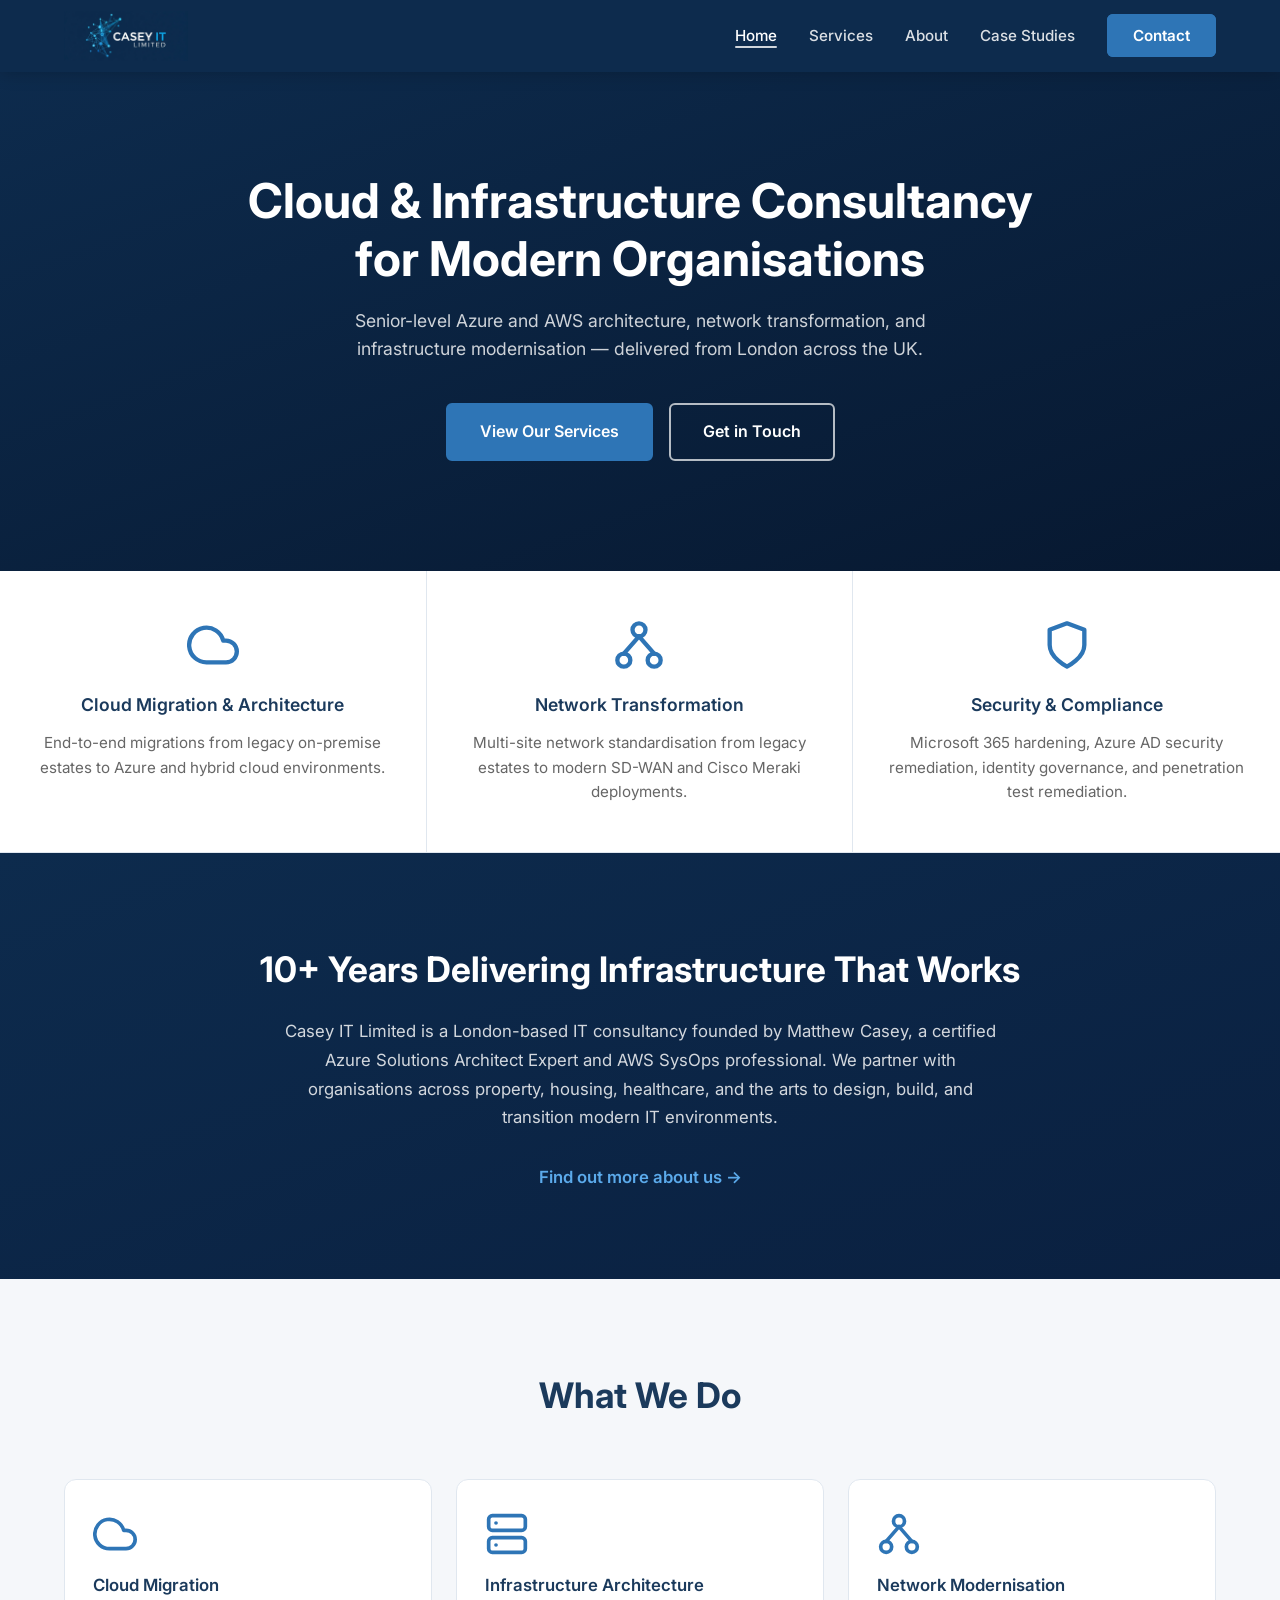
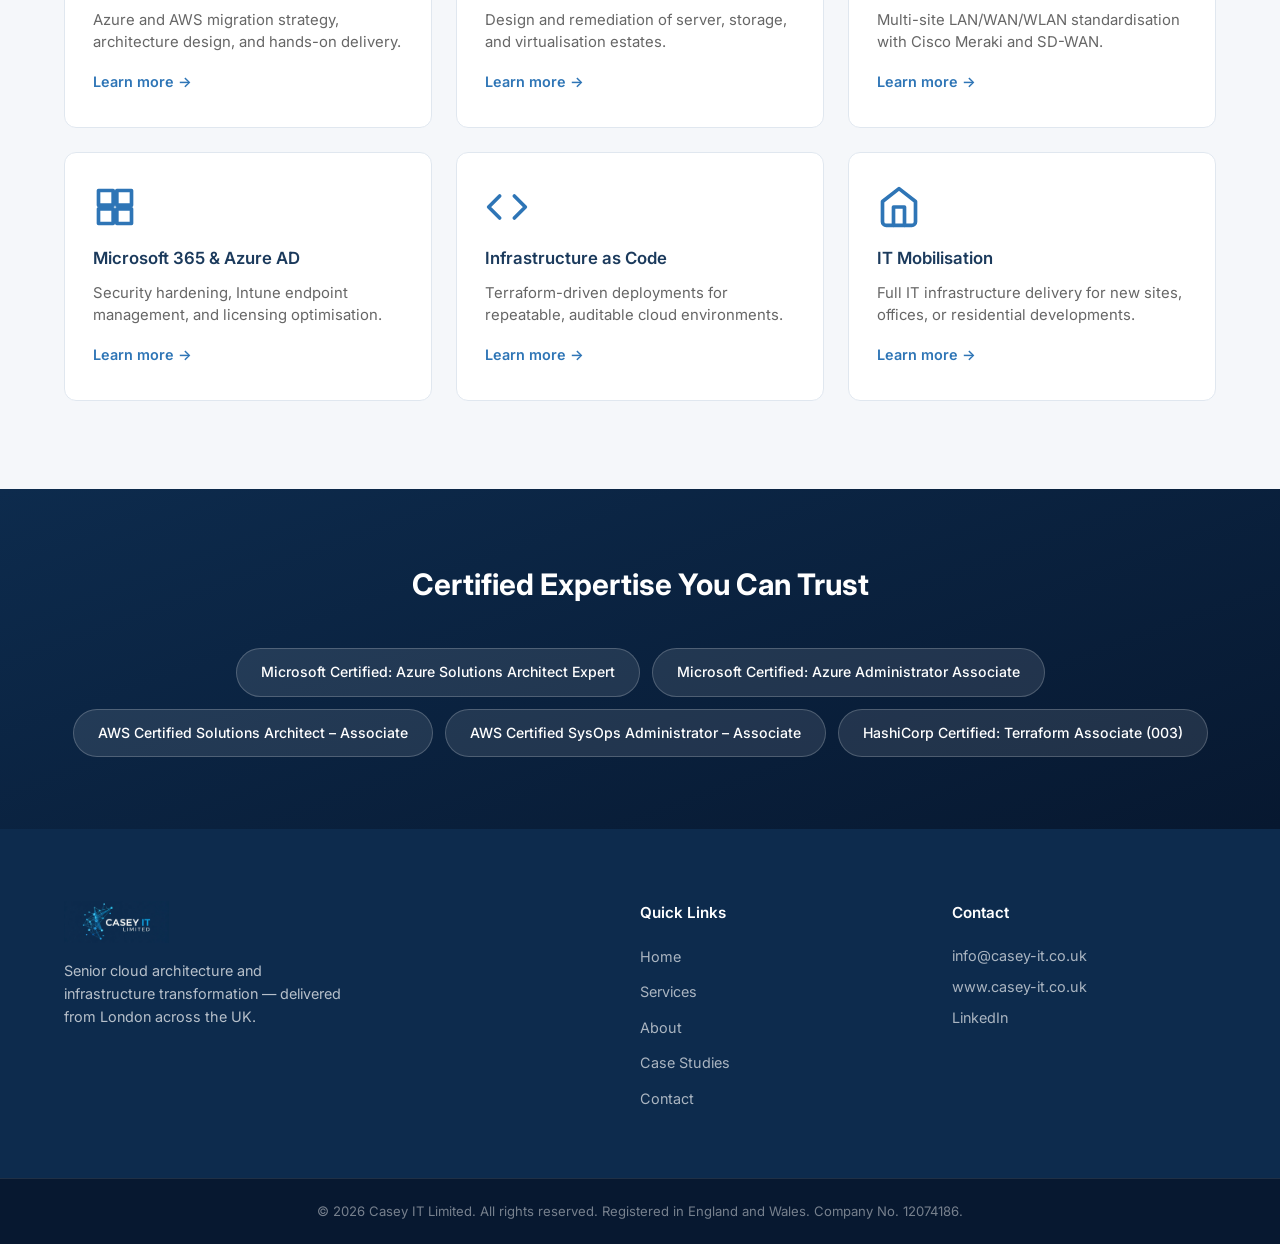
==== commit 4dee6d4f: "Replace personal email with info@casey-it.co.uk across all pages Co-Authored-By: Claude Sonnet 4.6 <" ====
--- a/index.html
+++ b/index.html
@@ -210,7 +210,7 @@
       </div>
       <div class="footer-contact">
         <h4>Contact</h4>
-        <p><a href="mailto:matt@casey-it.co.uk">matt@casey-it.co.uk</a></p>
+        <p><a href="mailto:info@casey-it.co.uk">info@casey-it.co.uk</a></p>
         <p><a href="https://casey-it.co.uk" target="_blank" rel="noopener">www.casey-it.co.uk</a></p>
         <p><a href="https://www.linkedin.com/in/matthew-casey00/" target="_blank" rel="noopener">LinkedIn</a></p>
       </div>
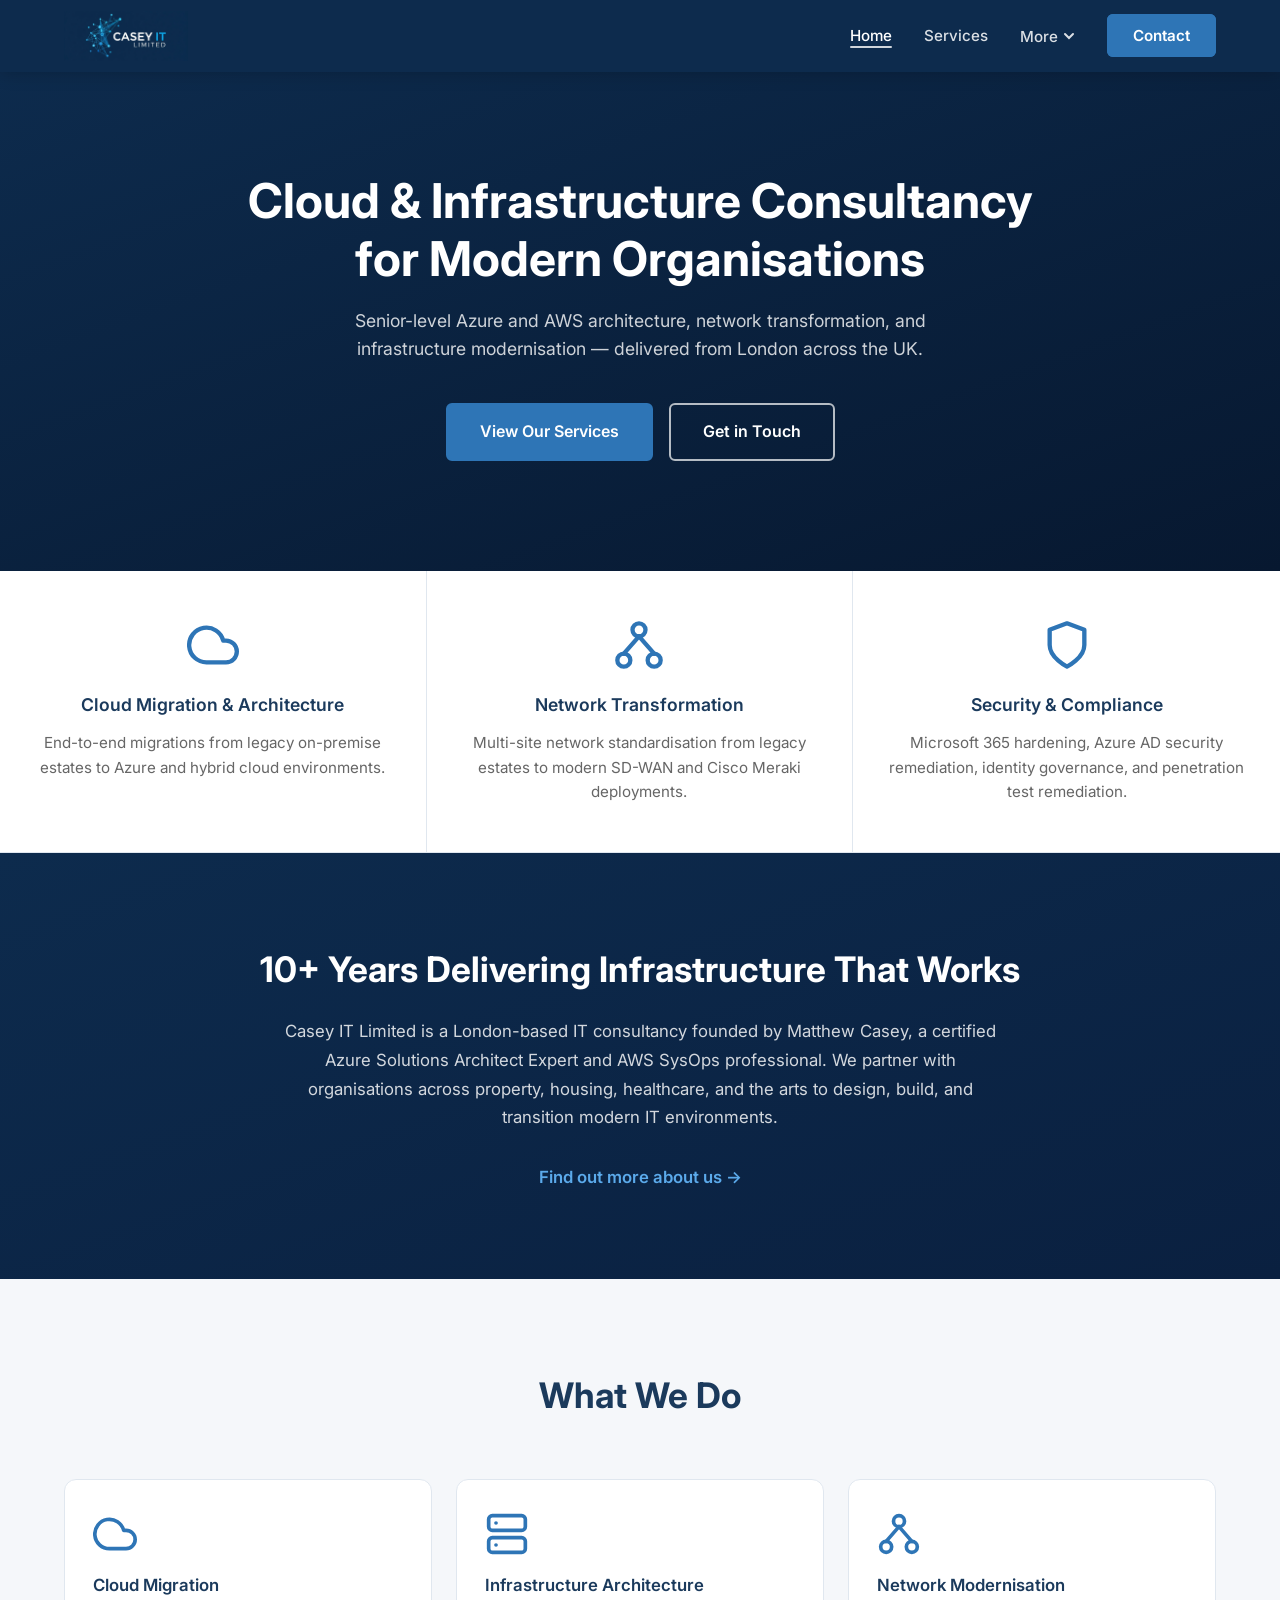
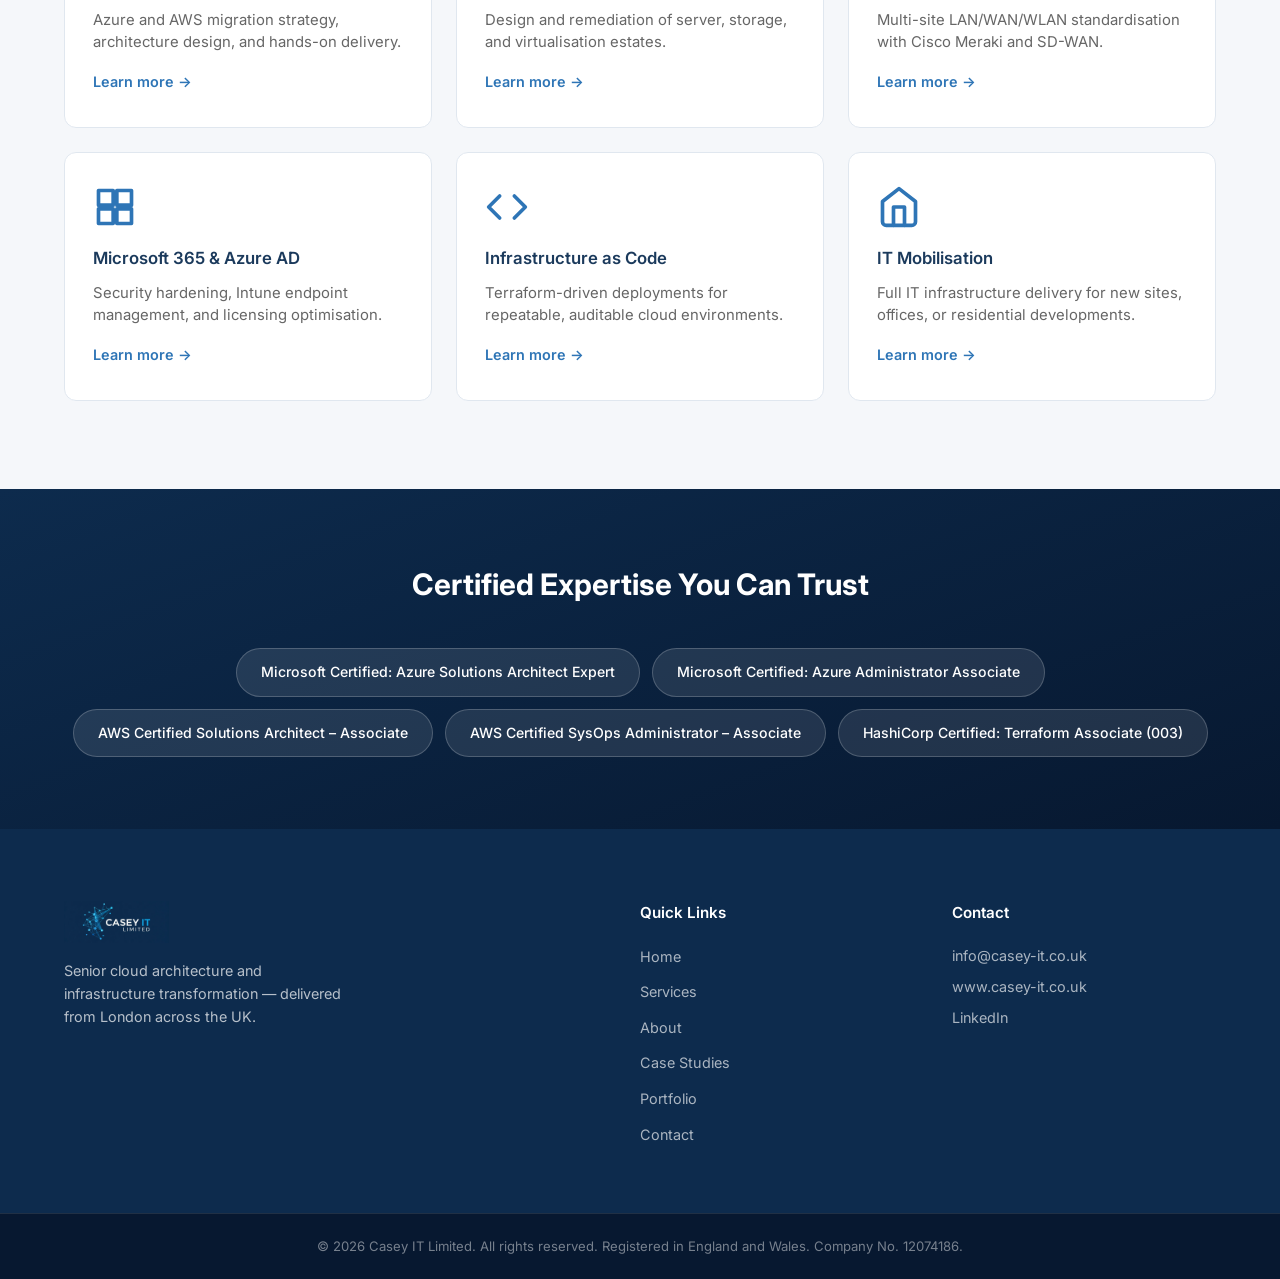
==== commit e316b3b6: "Add portfolio page, condense navbar with More dropdown, and add portfolio screenshots - Added portfo" ====
--- a/index.html
+++ b/index.html
@@ -33,8 +33,14 @@
       <ul class="nav-links" id="navLinks">
         <li><a href="index.html" class="active">Home</a></li>
         <li><a href="services.html">Services</a></li>
-        <li><a href="about.html">About</a></li>
-        <li><a href="case-studies.html">Case Studies</a></li>
+        <li class="nav-dropdown">
+          <button class="nav-dropdown-toggle" aria-expanded="false" aria-haspopup="true">More <svg viewBox="0 0 12 12" fill="none" stroke="currentColor" stroke-width="2" stroke-linecap="round"><path d="M2 4l4 4 4-4"/></svg></button>
+          <div class="nav-dropdown-menu">
+            <a href="about.html">About</a>
+            <a href="case-studies.html">Case Studies</a>
+            <a href="portfolio.html">Portfolio</a>
+          </div>
+        </li>
         <li><a href="contact.html" class="btn-nav">Contact</a></li>
       </ul>
     </div>
@@ -205,6 +211,7 @@
           <li><a href="services.html">Services</a></li>
           <li><a href="about.html">About</a></li>
           <li><a href="case-studies.html">Case Studies</a></li>
+          <li><a href="portfolio.html">Portfolio</a></li>
           <li><a href="contact.html">Contact</a></li>
         </ul>
       </div>
--- a/styles.css
+++ b/styles.css
@@ -55,6 +55,40 @@
   background: none; border: none; cursor: pointer; padding: 4px;
 }
 .nav-toggle span { width: 24px; height: 2px; background: #fff; border-radius: 2px; transition: all 0.3s; }
+
+/* ---- Nav Dropdown ---- */
+.nav-dropdown { position: relative; }
+.nav-dropdown-toggle {
+  color: rgba(255,255,255,0.85); font-weight: 500; font-size: 0.95rem;
+  cursor: pointer; background: none; border: none; font-family: 'Inter', sans-serif;
+  display: flex; align-items: center; gap: 5px; padding: 0; transition: color 0.2s;
+}
+.nav-dropdown-toggle:hover { color: #fff; }
+.nav-dropdown-toggle.active { color: #fff; }
+.nav-dropdown-toggle svg {
+  width: 12px; height: 12px; transition: transform 0.25s ease;
+}
+.nav-dropdown:hover .nav-dropdown-toggle svg,
+.nav-dropdown.open .nav-dropdown-toggle svg { transform: rotate(180deg); }
+.nav-dropdown-menu {
+  position: absolute; top: calc(100% + 12px); left: 50%; transform: translateX(-50%);
+  background: #0D2B4D; border: 1px solid rgba(255,255,255,0.12);
+  border-radius: 8px; padding: 8px 0; min-width: 190px;
+  box-shadow: 0 8px 32px rgba(0,0,0,0.3);
+  opacity: 0; visibility: hidden; transition: opacity 0.2s, visibility 0.2s, transform 0.2s;
+  transform: translateX(-50%) translateY(4px);
+}
+.nav-dropdown:hover .nav-dropdown-menu,
+.nav-dropdown.open .nav-dropdown-menu {
+  opacity: 1; visibility: visible; transform: translateX(-50%) translateY(0);
+}
+.nav-dropdown-menu a {
+  display: block; padding: 10px 20px; color: rgba(255,255,255,0.75);
+  font-size: 0.9rem; font-weight: 500; transition: background 0.15s, color 0.15s;
+  white-space: nowrap;
+}
+.nav-dropdown-menu a:hover { background: rgba(255,255,255,0.08); color: #fff; text-decoration: none; }
+.nav-dropdown-menu a.active { color: #fff; background: rgba(46,117,182,0.25); }
 
 /* ---- Hero ---- */
 .hero {
@@ -251,6 +285,42 @@
 .outcome-box strong { color: #2E75B6; font-size: 0.8rem; text-transform: uppercase; letter-spacing: 0.06em; display: block; margin-bottom: 6px; }
 .outcome-box p { color: #1B3A5C; font-weight: 500; margin: 0; font-size: 0.97rem; }
 
+/* ---- Portfolio Page ---- */
+.portfolio-grid { display: flex; flex-direction: column; gap: 48px; }
+.portfolio-card {
+  background: #fff; border: 1px solid #E0E7EF; border-radius: 12px;
+  overflow: hidden; display: grid; grid-template-columns: 420px 1fr;
+  position: relative; transition: box-shadow 0.25s, transform 0.25s;
+}
+.portfolio-card:hover { box-shadow: 0 10px 40px rgba(27,58,92,0.14); transform: translateY(-4px); }
+.portfolio-screenshot {
+  background: #F5F7FA; display: flex; align-items: center;
+  justify-content: center; padding: 24px; min-height: 280px;
+}
+.portfolio-screenshot img { border-radius: 8px; box-shadow: 0 4px 16px rgba(27,58,92,0.10); width: 100%; height: auto; }
+.portfolio-content { padding: 36px 40px; }
+.portfolio-content h3 { color: #1B3A5C; font-size: 1.35rem; font-weight: 700; margin-bottom: 6px; }
+.portfolio-subtitle { color: #666; font-size: 0.97rem; margin-bottom: 20px; line-height: 1.5; }
+.portfolio-tags { display: flex; flex-wrap: wrap; gap: 8px; margin-bottom: 20px; }
+.portfolio-tags span {
+  background: #E8F0F8; color: #1B3A5C;
+  padding: 5px 14px; border-radius: 20px; font-size: 0.85rem; font-weight: 500;
+}
+.portfolio-features ul { list-style: none; margin-bottom: 24px; }
+.portfolio-features ul li {
+  color: #555; font-size: 0.95rem; padding-left: 22px;
+  position: relative; margin-bottom: 7px; line-height: 1.5;
+}
+.portfolio-features ul li::before { content: '→'; position: absolute; left: 0; color: #2E75B6; font-weight: 600; }
+.portfolio-links { display: flex; gap: 12px; flex-wrap: wrap; }
+.btn-outline {
+  display: inline-block; padding: 14px 32px; border-radius: 6px;
+  font-size: 1rem; font-weight: 600; cursor: pointer;
+  transition: all 0.2s ease; border: 2px solid #2E75B6;
+  background: transparent; color: #2E75B6;
+}
+.btn-outline:hover { background: #2E75B6; color: #fff; text-decoration: none; transform: translateY(-2px); }
+
 /* ---- Contact Page ---- */
 .contact-body { padding: 80px 0; }
 .contact-grid { display: grid; grid-template-columns: 1fr 1.6fr; gap: 72px; align-items: start; }
@@ -322,14 +392,23 @@
 .btn-secondary:hover { transform: translateY(-2px); }
 
 /* ---- Nav link underline slide ---- */
-.nav-links a:not(.btn-nav) { position: relative; }
-.nav-links a:not(.btn-nav)::after {
+.nav-links > li > a:not(.btn-nav) { position: relative; }
+.nav-links > li > a:not(.btn-nav)::after {
   content: ''; position: absolute; bottom: -3px; left: 0;
   width: 0; height: 2px; background: rgba(255,255,255,0.8);
   border-radius: 1px; transition: width 0.25s ease;
 }
-.nav-links a:not(.btn-nav):hover::after,
-.nav-links a:not(.btn-nav).active::after { width: 100%; }
+.nav-links > li > a:not(.btn-nav):hover::after,
+.nav-links > li > a:not(.btn-nav).active::after { width: 100%; }
+/* Dropdown toggle underline */
+.nav-dropdown-toggle { position: relative; }
+.nav-dropdown-toggle::after {
+  content: ''; position: absolute; bottom: -3px; left: 0;
+  width: 0; height: 2px; background: rgba(255,255,255,0.8);
+  border-radius: 1px; transition: width 0.25s ease;
+}
+.nav-dropdown:hover .nav-dropdown-toggle::after,
+.nav-dropdown-toggle.active::after { width: 100%; }
 .nav-links .btn-nav { transition: background 0.2s, border-color 0.2s, transform 0.2s; }
 .nav-links .btn-nav:hover { transform: translateY(-1px); }
 
@@ -461,6 +540,8 @@
   .meet-photo { max-width: 320px; }
   .certs-grid { grid-template-columns: 1fr; }
   .engagement-grid { grid-template-columns: 1fr; }
+  .portfolio-card { grid-template-columns: 1fr; }
+  .portfolio-screenshot { max-height: 300px; overflow: hidden; }
   .contact-grid { grid-template-columns: 1fr; gap: 48px; }
   .footer-grid { grid-template-columns: 1fr 1fr; }
   .footer-brand { grid-column: 1 / -1; }
@@ -476,11 +557,21 @@
   }
   .nav-links.open { display: flex; }
   .nav-toggle { display: flex; }
+  .nav-dropdown-menu {
+    position: static; transform: none; opacity: 1; visibility: visible;
+    background: transparent; border: none; box-shadow: none;
+    padding: 0 0 0 16px; min-width: 0;
+  }
+  .nav-dropdown-menu a { padding: 8px 0; font-size: 0.93rem; }
+  .nav-dropdown-menu a:hover { background: transparent; }
+  .nav-dropdown:hover .nav-dropdown-menu { transform: none; }
+  .nav-dropdown-toggle svg { display: none; }
   .services-grid { grid-template-columns: 1fr; }
   .footer-grid { grid-template-columns: 1fr; }
   .form-row { grid-template-columns: 1fr; }
   .hero { padding: 72px 24px 80px; }
   .hero-logo { max-width: 240px; }
   .case-study { padding: 24px 20px; }
+  .portfolio-content { padding: 24px 20px; }
   .meet-photo { max-width: 100%; }
 }
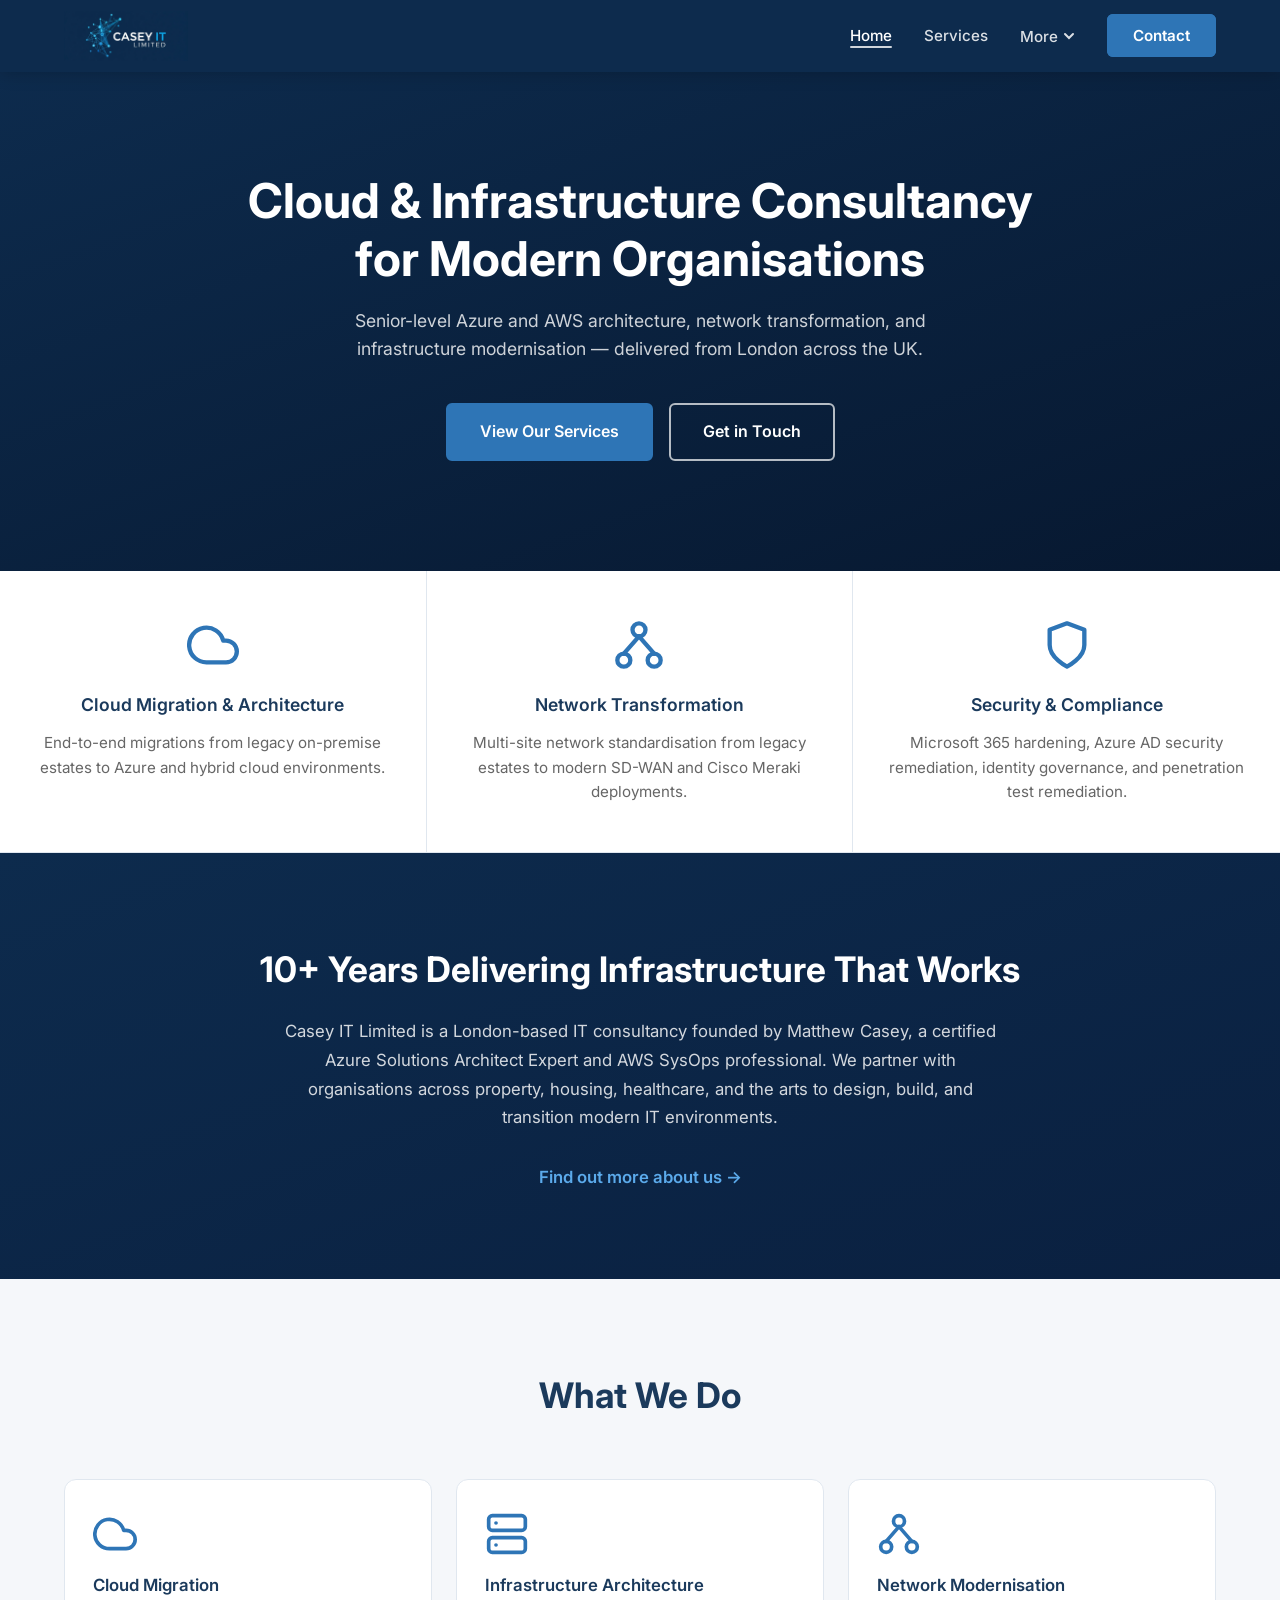
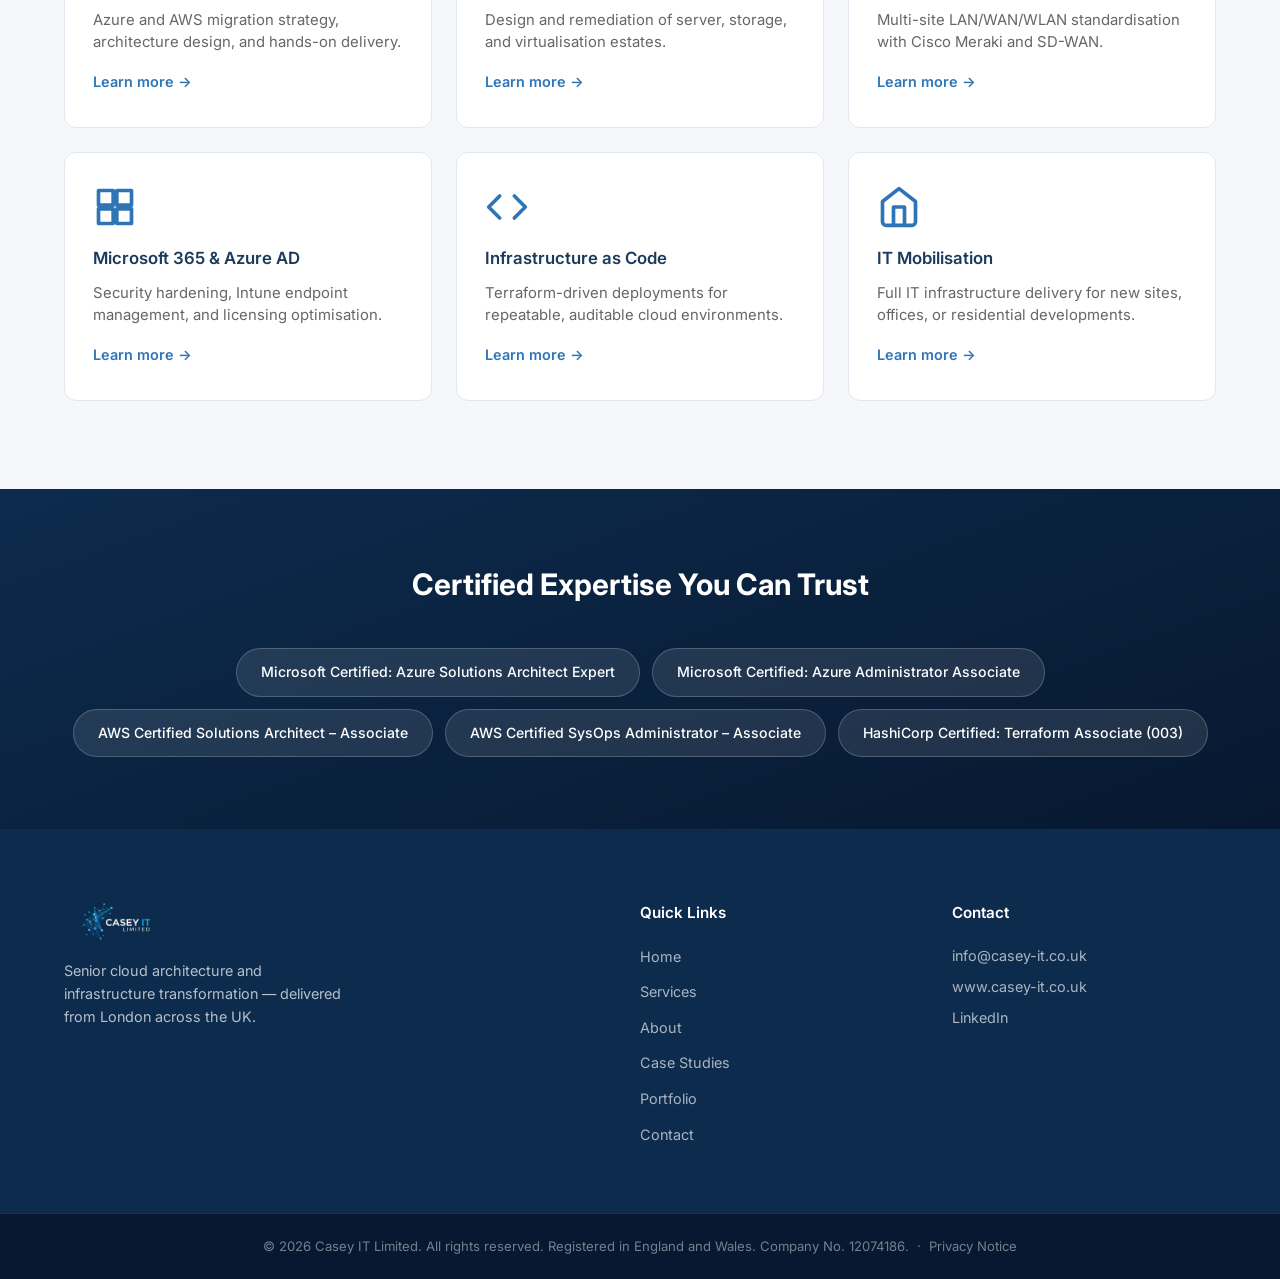
==== commit 3b3cec3b: "Add Privacy Notice page and link it from all footers and contact form Co-Authored-By: Claude Sonnet " ====
--- a/index.html
+++ b/index.html
@@ -223,7 +223,7 @@
       </div>
     </div>
     <div class="footer-bottom">
-      <p>© 2026 Casey IT Limited. All rights reserved. Registered in England and Wales. Company No. 12074186.</p>
+      <p>© 2026 Casey IT Limited. All rights reserved. Registered in England and Wales. Company No. 12074186. &nbsp;·&nbsp; <a href="privacy.html" style="color:rgba(255,255,255,0.45); text-decoration:none;" onmouseover="this.style.color='#fff'" onmouseout="this.style.color='rgba(255,255,255,0.45)'">Privacy Notice</a></p>
     </div>
   </footer>
 
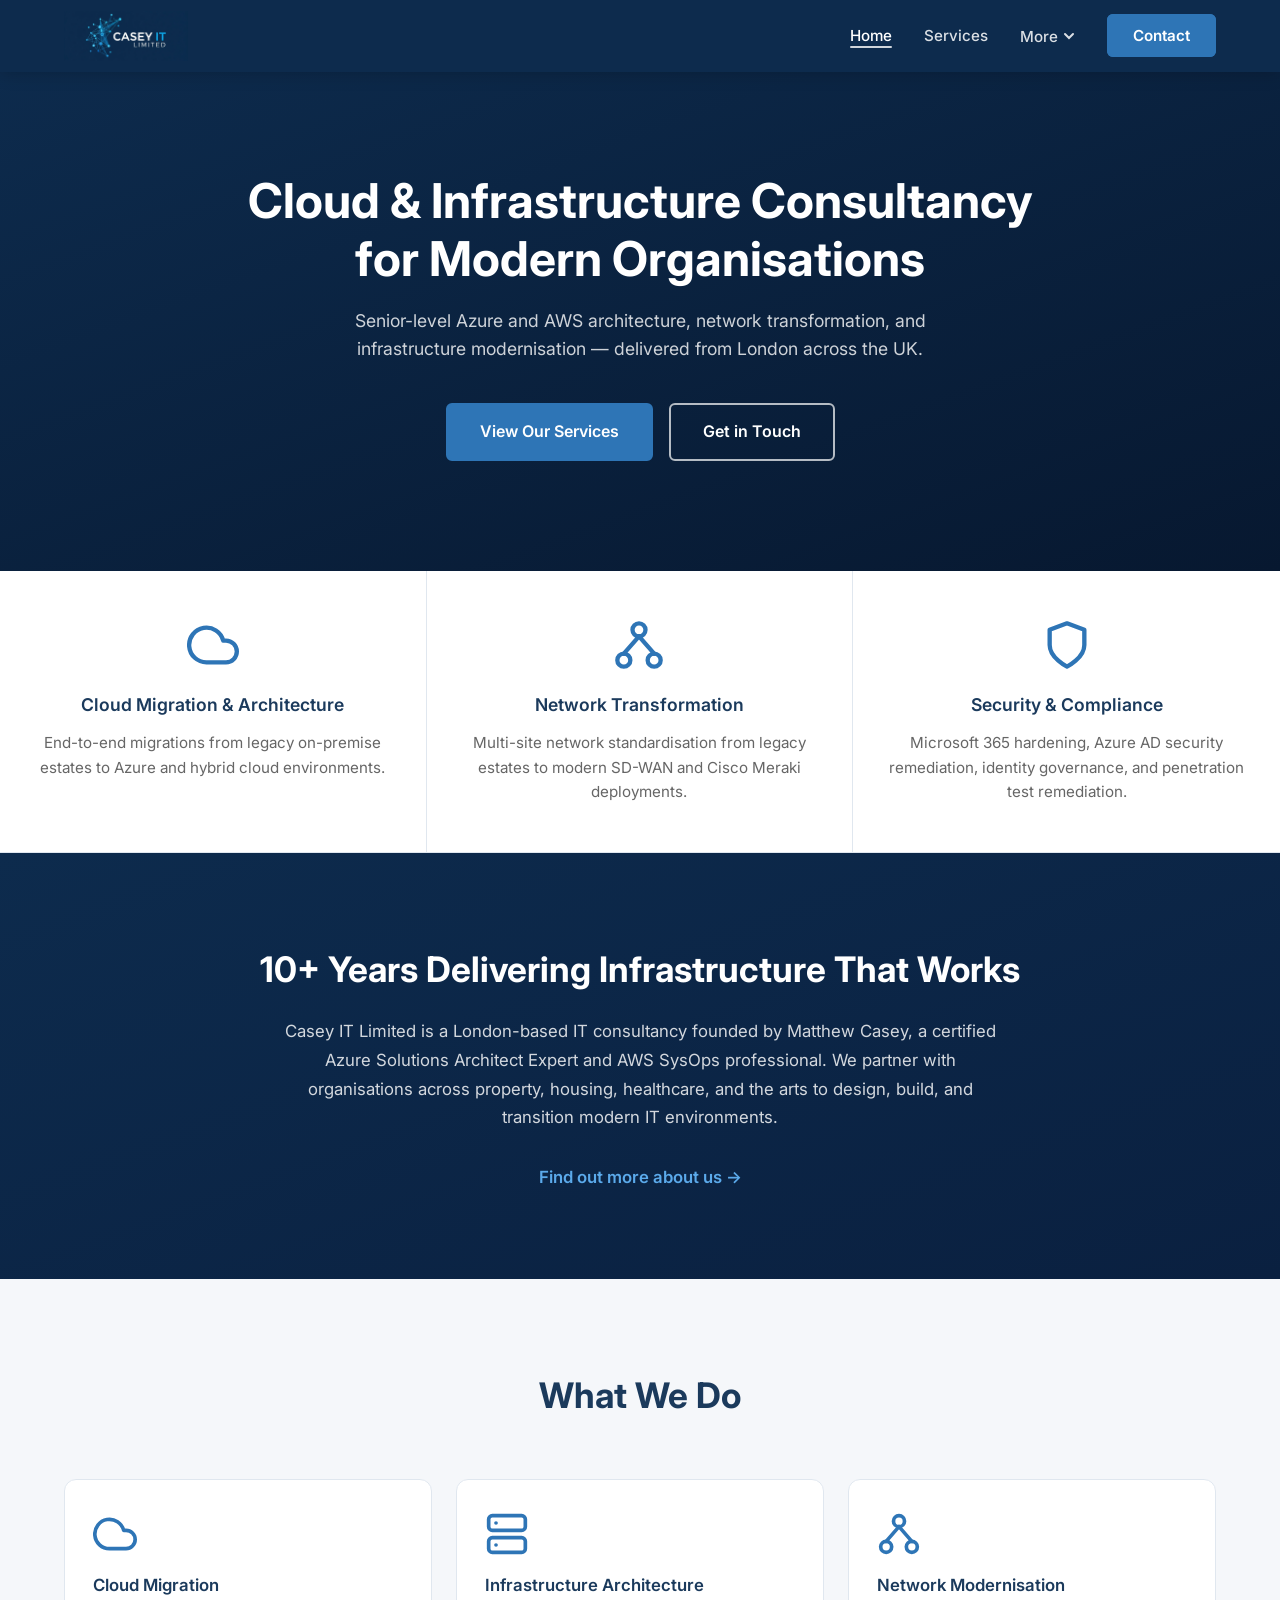
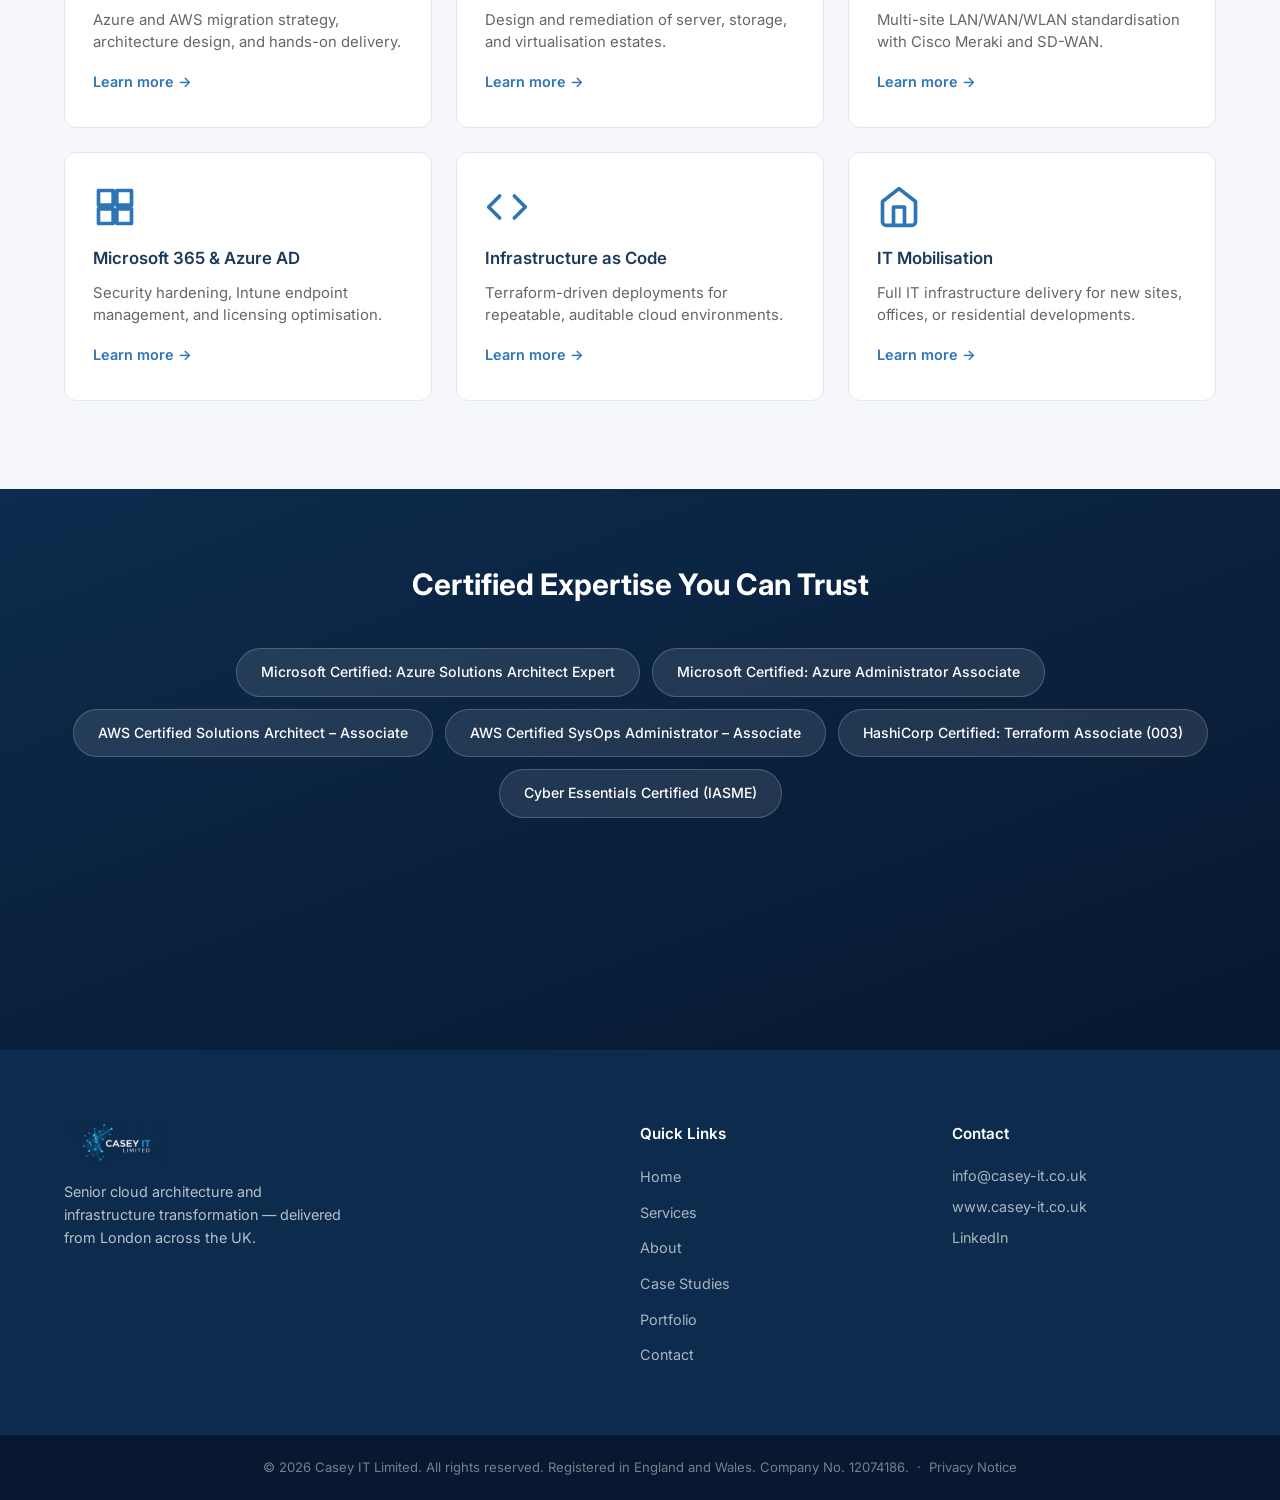
==== commit e00d6e4c: "Add Cyber Essentials certification badge to homepage Adds 'Cyber Essentials Certified (IASME)' to th" ====
--- a/index.html
+++ b/index.html
@@ -193,7 +193,11 @@
         <li>AWS Certified Solutions Architect – Associate</li>
         <li>AWS Certified SysOps Administrator – Associate</li>
         <li>HashiCorp Certified: Terraform Associate (003)</li>
+        <li>Cyber Essentials Certified (IASME)</li>
       </ul>
+      <div class="cert-badge" style="margin-top:1.75rem; display:flex; justify-content:center;">
+        <iframe src="https://registry.blockmarktech.com/certificates/165228a8-a0f1-4be1-b9ed-a818c6265414/widget/?tooltip_position=corner&theme=transparent" style="border:none;height:132px;width:132px;" loading="lazy" title="Cyber Essentials Certified — Casey IT Limited"></iframe>
+      </div>
     </div>
   </section>
 
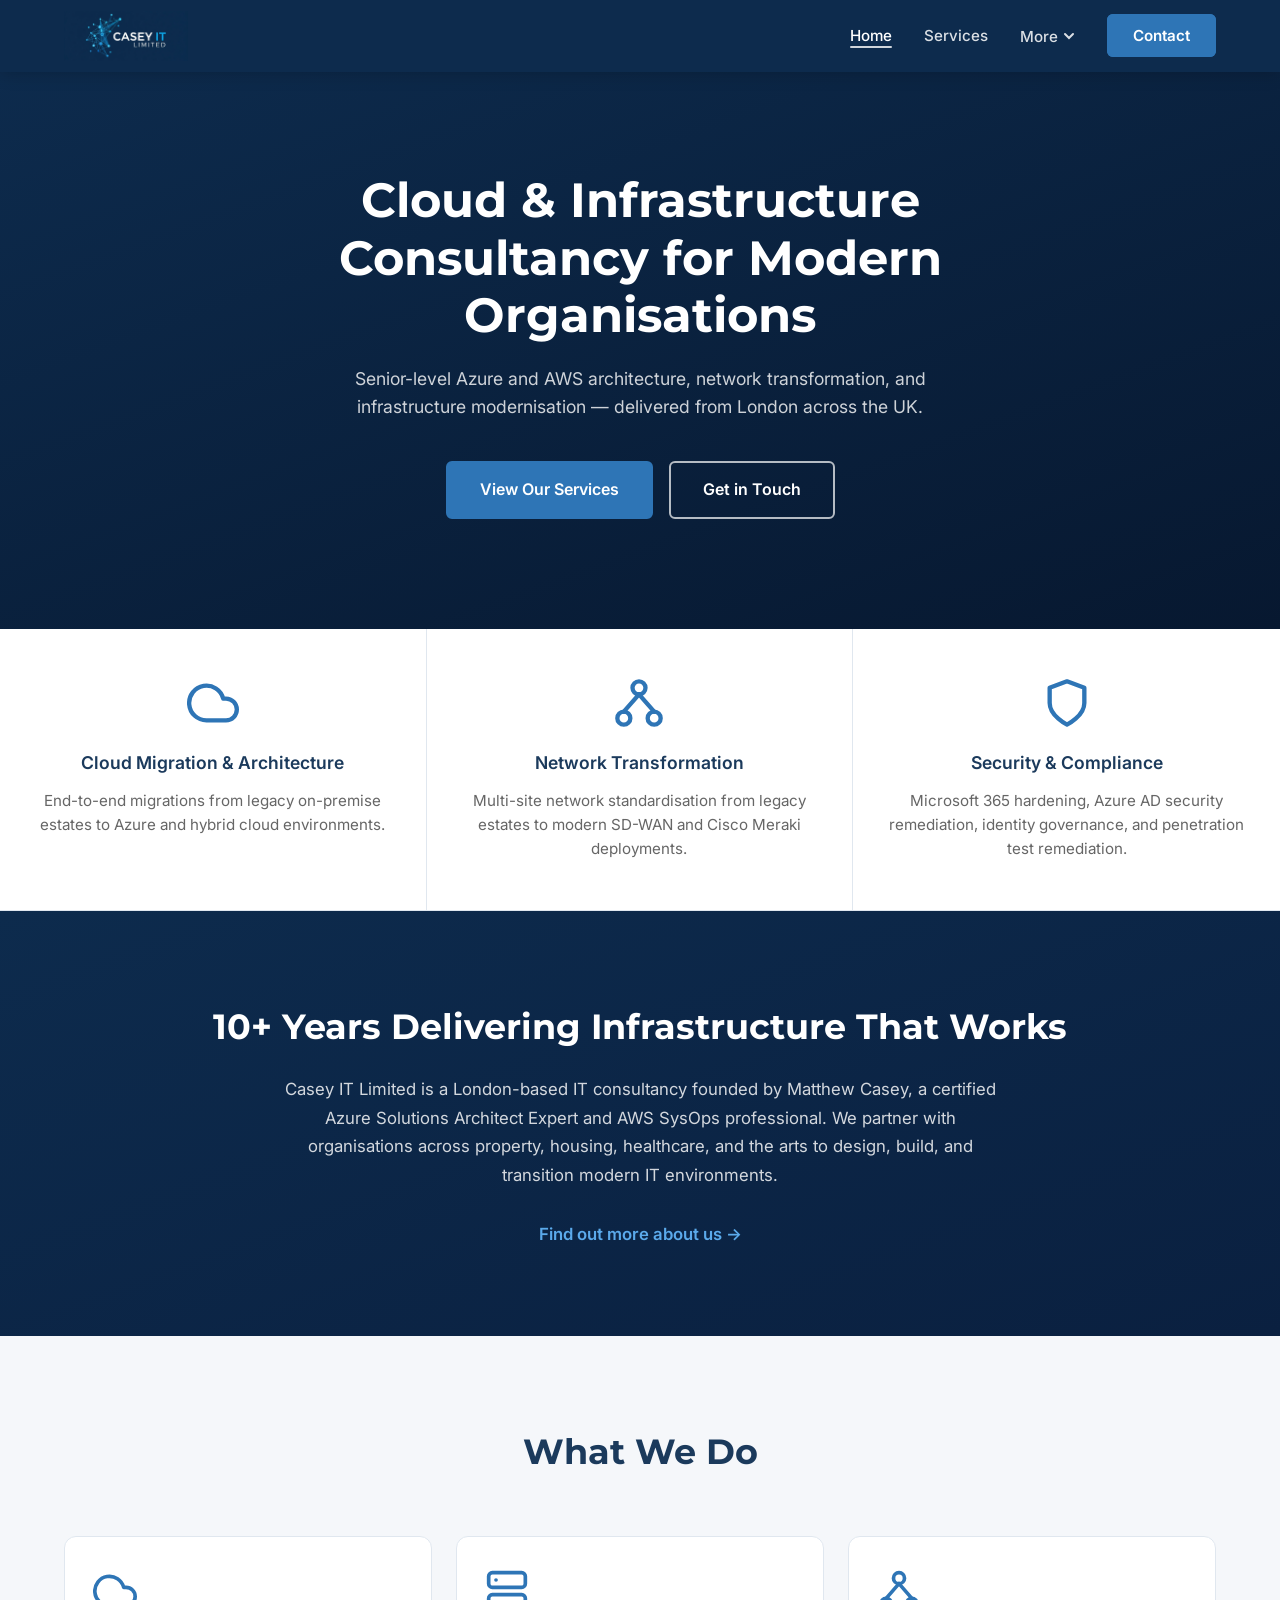
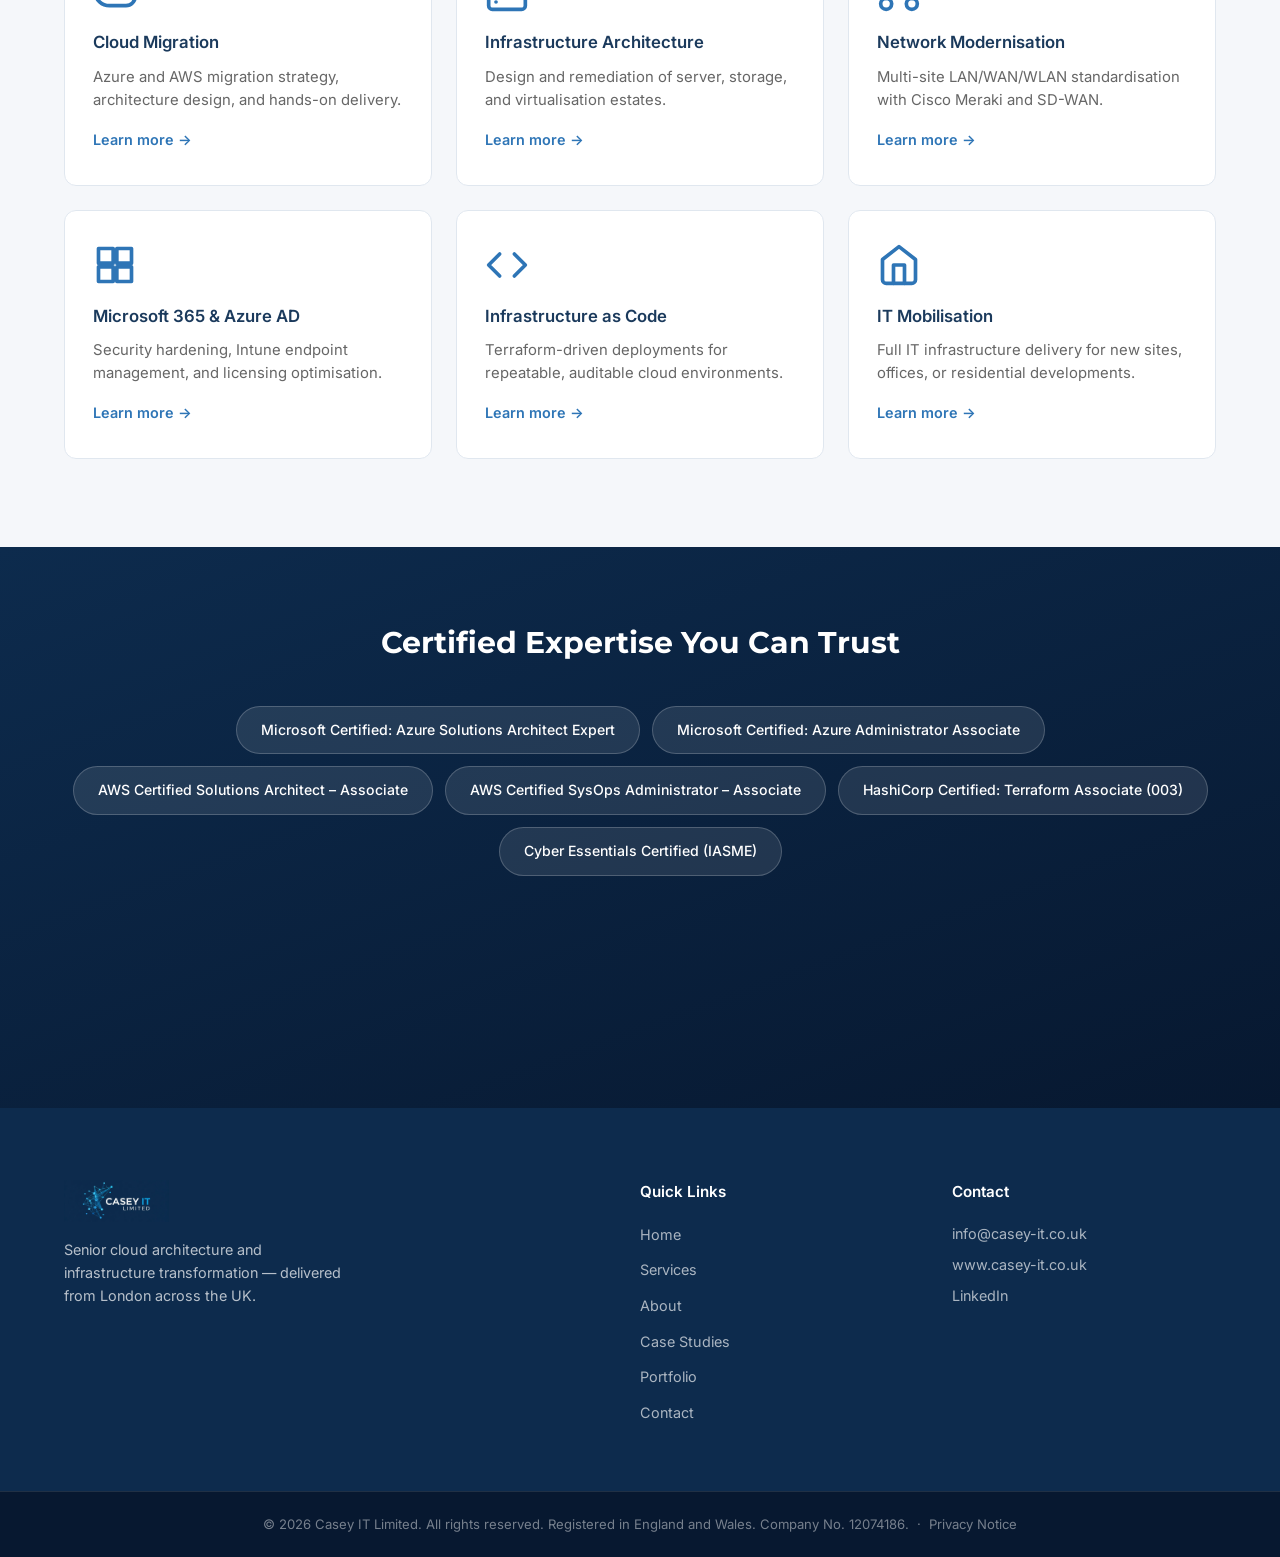
==== commit 27710e84: "Add Montserrat for display headings (brand reconciliation) Brand decision 24 Jun: Inter for body, Mo" ====
--- a/index.html
+++ b/index.html
@@ -16,7 +16,7 @@
   <!-- Fonts -->
   <link rel="preconnect" href="https://fonts.googleapis.com" />
   <link rel="preconnect" href="https://fonts.gstatic.com" crossorigin />
-  <link href="https://fonts.googleapis.com/css2?family=Inter:wght@400;500;600;700&display=swap" rel="stylesheet" />
+  <link href="https://fonts.googleapis.com/css2?family=Inter:wght@400;500;600;700&family=Montserrat:wght@600;700&display=swap" rel="stylesheet" />
   <link rel="stylesheet" href="styles.css" />
 </head>
 <body>
@@ -196,7 +196,7 @@
         <li>Cyber Essentials Certified (IASME)</li>
       </ul>
       <div class="cert-badge" style="margin-top:1.75rem; display:flex; justify-content:center;">
-        <iframe src="https://registry.blockmarktech.com/certificates/165228a8-a0f1-4be1-b9ed-a818c6265414/widget/?tooltip_position=corner&theme=transparent" style="border:none;height:132px;width:132px;" loading="lazy" title="Cyber Essentials Certified — Casey IT Limited"></iframe>
+        <iframe src="https://registry.blockmarktech.com/certificates/165228a8-a0f1-4be1-b9ed-a818c6265414/widget/?tooltip_position=bottom_right&theme=transparent&hover=t" style="border:none;height:132px;width:132px;" loading="lazy" title="Cyber Essentials Certified — Casey IT Limited"></iframe>
       </div>
     </div>
   </section>
--- a/styles.css
+++ b/styles.css
@@ -1,13 +1,14 @@
 /* ============================================================
    Casey IT Limited — Global Stylesheet
-   Primary: #1B3A5C (dark navy) | Accent: #2E75B6 (mid blue)
-   Font: Inter (Google Fonts)
+   Primary: #1B3A5C (dark navy) | Accent: #2E75B6 (mid blue) on light, #5BAAEB on dark
+   Fonts: Inter (body), Montserrat (display headings) — Google Fonts
    ============================================================ */
 
 /* ---- Reset & Base ---- */
 *, *::before, *::after { box-sizing: border-box; margin: 0; padding: 0; }
 html { scroll-behavior: smooth; background: #071830; }
 body { font-family: 'Inter', sans-serif; color: #333; line-height: 1.6; background: #fff; }
+h1, h2 { font-family: 'Montserrat', 'Inter', sans-serif; }
 img { max-width: 100%; height: auto; display: block; }
 a { color: #2E75B6; text-decoration: none; }
 a:hover { text-decoration: underline; }
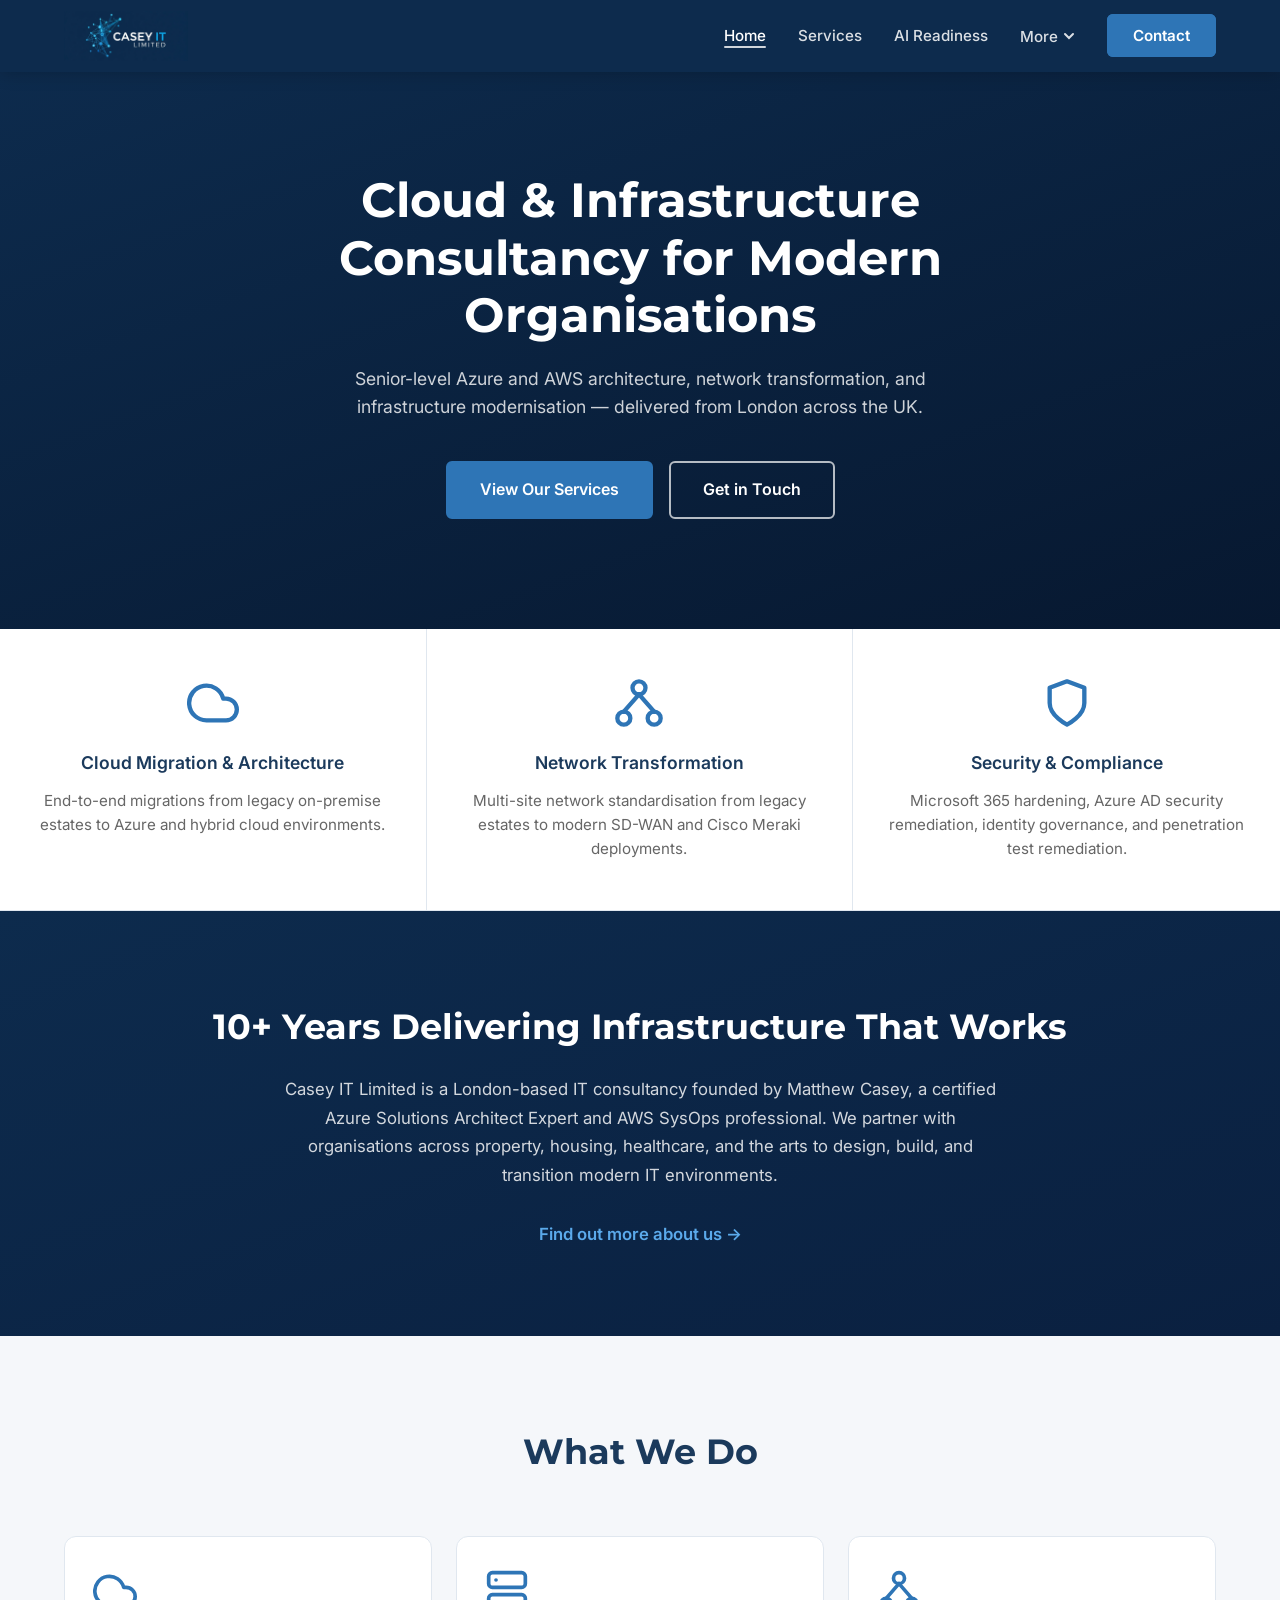
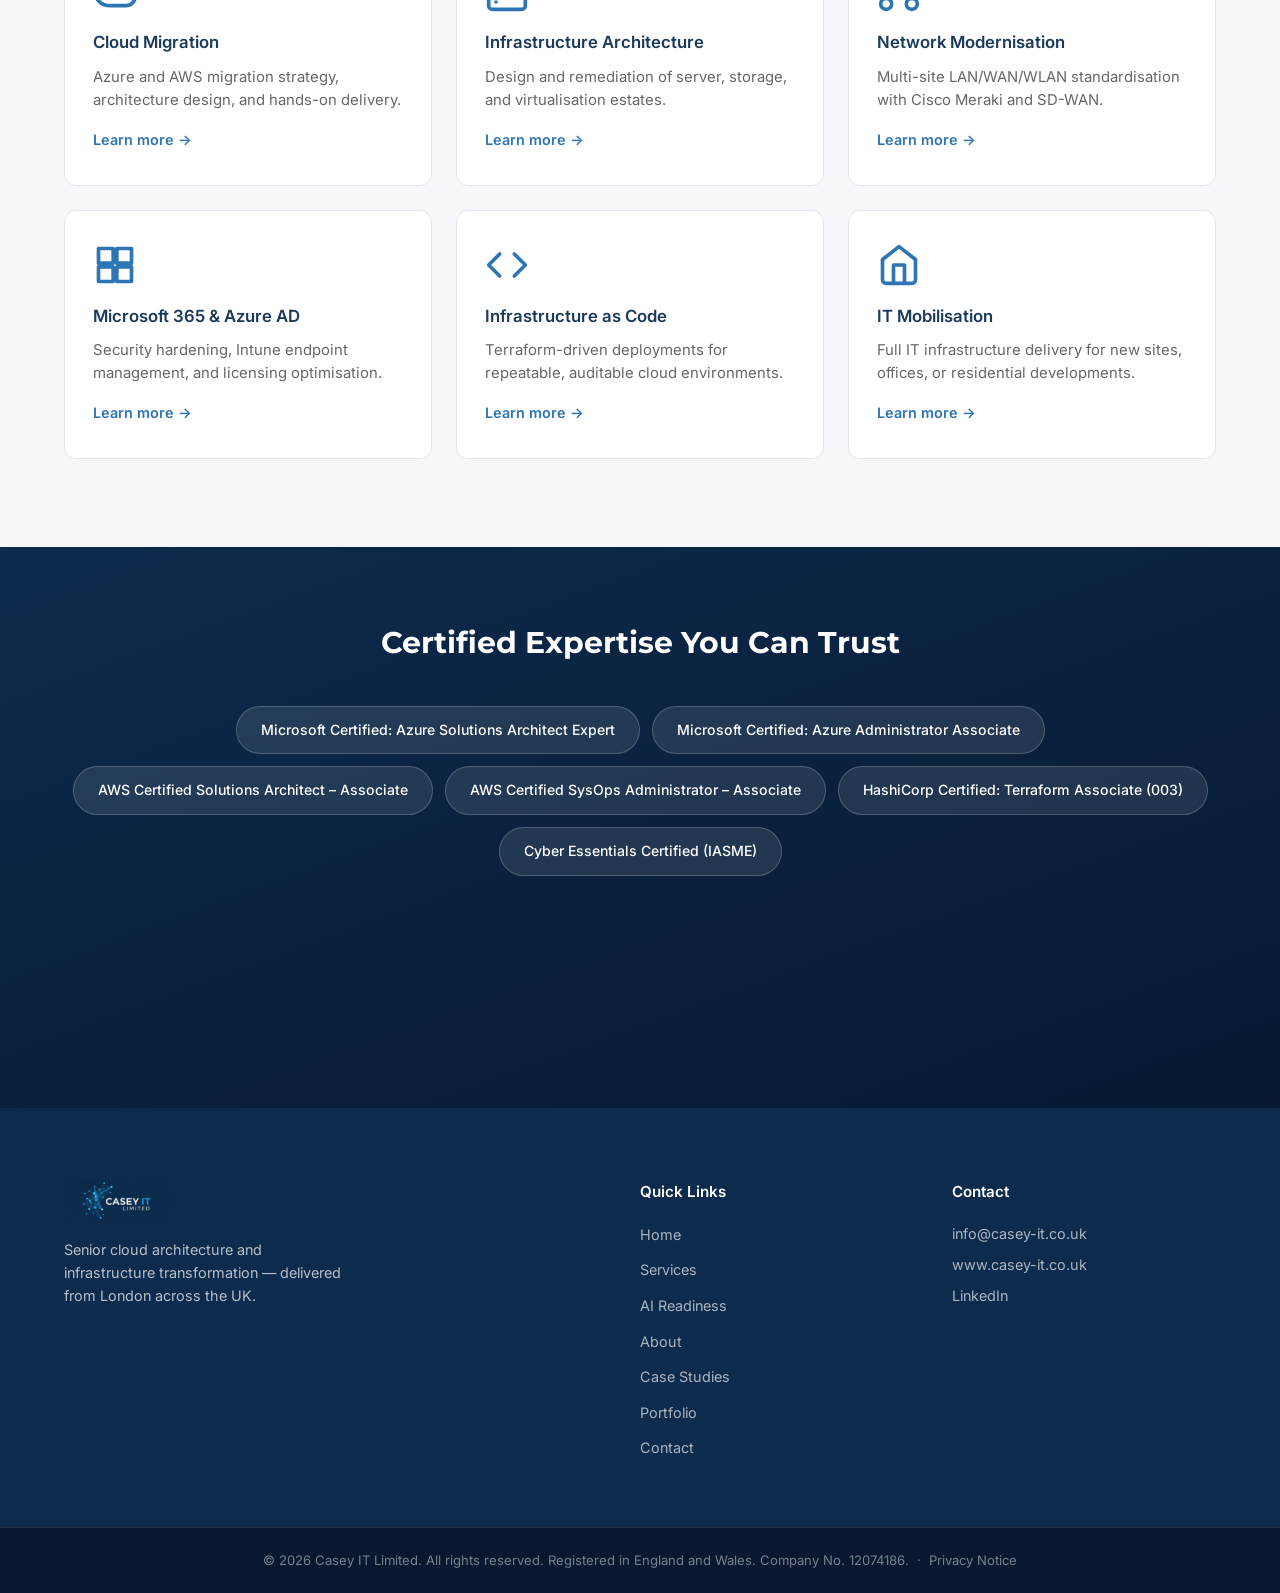
==== commit c3a64c78: "Add AI Readiness & Governance Assessment page New assessment.html with nav/footer links across all p" ====
--- a/index.html
+++ b/index.html
@@ -33,6 +33,7 @@
       <ul class="nav-links" id="navLinks">
         <li><a href="index.html" class="active">Home</a></li>
         <li><a href="services.html">Services</a></li>
+        <li><a href="assessment.html">AI Readiness</a></li>
         <li class="nav-dropdown">
           <button class="nav-dropdown-toggle" aria-expanded="false" aria-haspopup="true">More <svg viewBox="0 0 12 12" fill="none" stroke="currentColor" stroke-width="2" stroke-linecap="round"><path d="M2 4l4 4 4-4"/></svg></button>
           <div class="nav-dropdown-menu">
@@ -213,6 +214,7 @@
         <ul>
           <li><a href="index.html">Home</a></li>
           <li><a href="services.html">Services</a></li>
+          <li><a href="assessment.html">AI Readiness</a></li>
           <li><a href="about.html">About</a></li>
           <li><a href="case-studies.html">Case Studies</a></li>
           <li><a href="portfolio.html">Portfolio</a></li>
